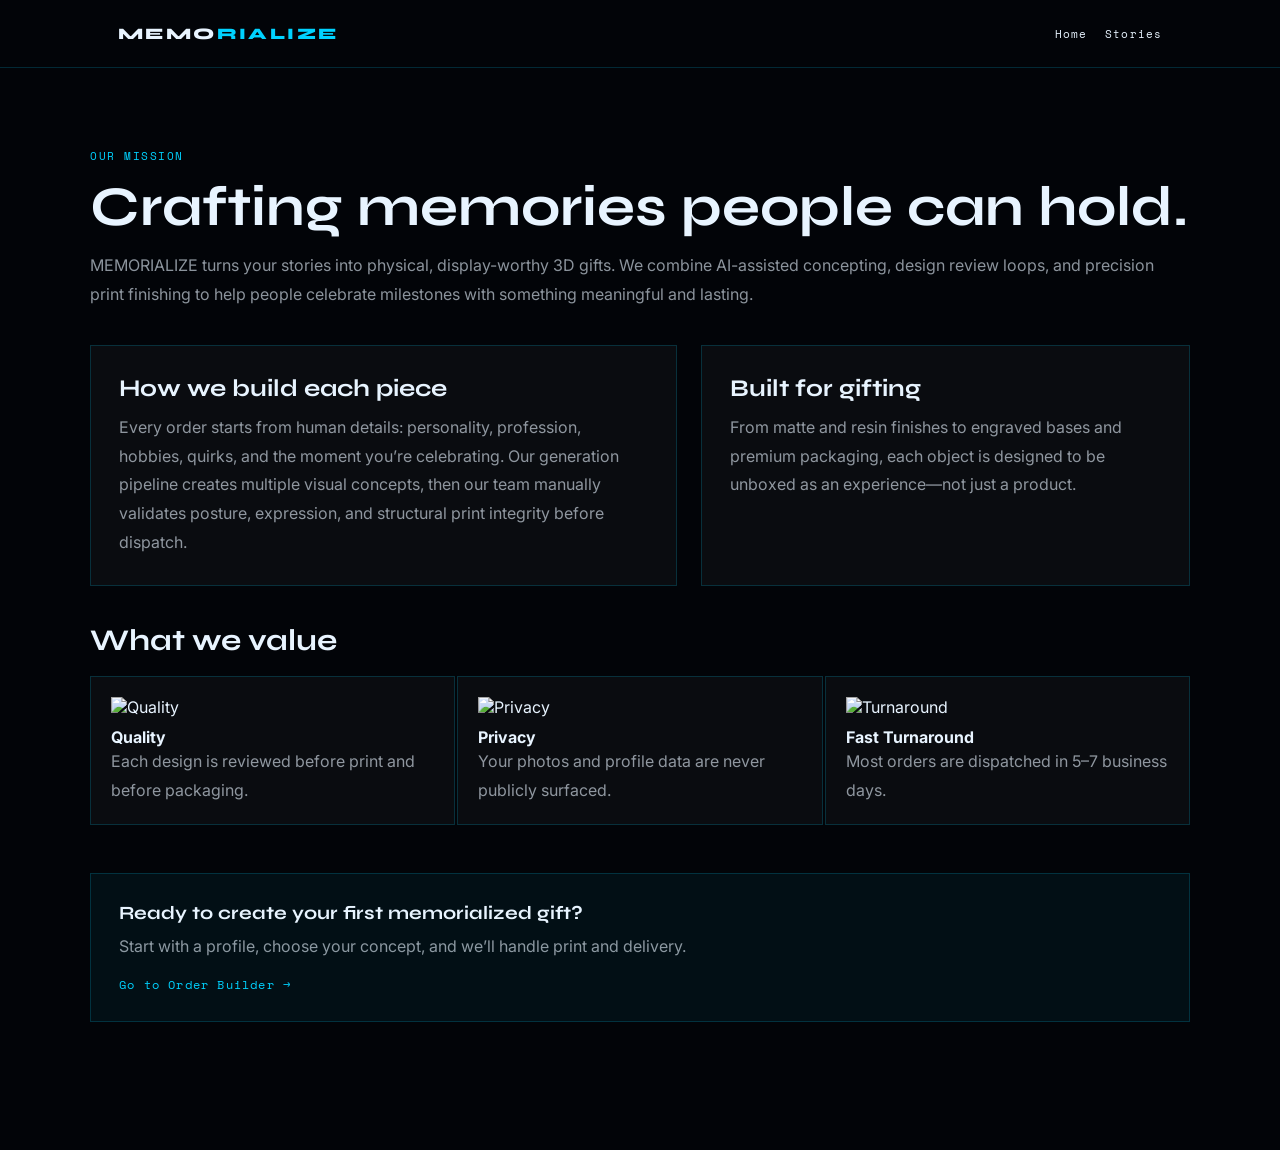
==== about.html @ 17b7e4fe "Expand site with multi-page content and image-based visuals" ====
<!DOCTYPE html>
<html lang="en">
<head>
  <meta charset="UTF-8">
  <meta name="viewport" content="width=device-width, initial-scale=1.0">
  <title>About — MEMORIALIZE</title>
  <link href="https://fonts.googleapis.com/css2?family=Syne:wght@400;700;800&family=Space+Mono:wght@400;700&family=Inter:wght@300;400;500&display=swap" rel="stylesheet">
  <style>
    :root { --bg:#020408; --surface:rgba(255,255,255,0.03); --border:rgba(0,210,255,.18); --cyan:#00d2ff; --text:#e8f4ff; --muted:rgba(232,244,255,.6); }
    *{box-sizing:border-box;margin:0;padding:0} body{font-family:Inter,sans-serif;background:var(--bg);color:var(--text)}
    .container{max-width:1100px;margin:0 auto;padding:0 28px}
    nav{padding:24px 0;border-bottom:1px solid var(--border)}
    a{color:inherit;text-decoration:none}
    .logo{font-family:Syne,sans-serif;font-weight:800;letter-spacing:.15em} .logo span{color:var(--cyan)}
    .hero{padding:80px 0 56px} .tag{font:11px "Space Mono";letter-spacing:.14em;color:var(--cyan);text-transform:uppercase}
    h1{font-family:Syne,sans-serif;font-size:56px;line-height:.95;margin:16px 0 18px} p{color:var(--muted);line-height:1.8}
    .grid{display:grid;grid-template-columns:1.2fr 1fr;gap:24px;margin:36px 0}
    .card{background:var(--surface);border:1px solid var(--border);padding:28px}
    .card h3{font-family:Syne,sans-serif;font-size:24px;margin-bottom:10px}
    .values{display:grid;grid-template-columns:repeat(3,1fr);gap:2px;margin-top:18px}
    .value{background:var(--surface);border:1px solid var(--border);padding:20px}
    .value img{width:30px;height:30px;margin-bottom:10px}
    .cta{margin:48px 0 72px;padding:28px;border:1px solid var(--border);background:rgba(0,210,255,.05)}
    @media (max-width:900px){h1{font-size:42px}.grid,.values{grid-template-columns:1fr}}
  </style>
</head>
<body>
  <nav>
    <div class="container" style="display:flex;justify-content:space-between;align-items:center;gap:20px;">
      <a class="logo" href="index.html">MEMO<span>RIALIZE</span></a>
      <div style="display:flex;gap:18px;font:11px 'Space Mono';letter-spacing:.1em;">
        <a href="index.html">Home</a>
        <a href="stories.html">Stories</a>
      </div>
    </div>
  </nav>

  <section class="hero container">
    <div class="tag">Our Mission</div>
    <h1>Crafting memories people can hold.</h1>
    <p>MEMORIALIZE turns your stories into physical, display-worthy 3D gifts. We combine AI-assisted concepting, design review loops, and precision print finishing to help people celebrate milestones with something meaningful and lasting.</p>

    <div class="grid">
      <article class="card">
        <h3>How we build each piece</h3>
        <p>Every order starts from human details: personality, profession, hobbies, quirks, and the moment you’re celebrating. Our generation pipeline creates multiple visual concepts, then our team manually validates posture, expression, and structural print integrity before dispatch.</p>
      </article>
      <article class="card">
        <h3>Built for gifting</h3>
        <p>From matte and resin finishes to engraved bases and premium packaging, each object is designed to be unboxed as an experience—not just a product.</p>
      </article>
    </div>

    <h2 style="font-family:Syne,sans-serif;font-size:30px;margin:26px 0 14px">What we value</h2>
    <div class="values">
      <div class="value"><img src="https://img.icons8.com/fluency/96/approval.png" alt="Quality"><h4>Quality</h4><p>Each design is reviewed before print and before packaging.</p></div>
      <div class="value"><img src="https://img.icons8.com/fluency/96/privacy.png" alt="Privacy"><h4>Privacy</h4><p>Your photos and profile data are never publicly surfaced.</p></div>
      <div class="value"><img src="https://img.icons8.com/fluency/96/clock.png" alt="Turnaround"><h4>Fast Turnaround</h4><p>Most orders are dispatched in 5–7 business days.</p></div>
    </div>

    <div class="cta">
      <h3 style="font-family:Syne,sans-serif;margin-bottom:8px">Ready to create your first memorialized gift?</h3>
      <p style="margin-bottom:12px">Start with a profile, choose your concept, and we’ll handle print and delivery.</p>
      <a href="index.html#create" style="font:12px 'Space Mono';letter-spacing:.1em;color:var(--cyan)">Go to Order Builder →</a>
    </div>
  </section>
</body>
</html>
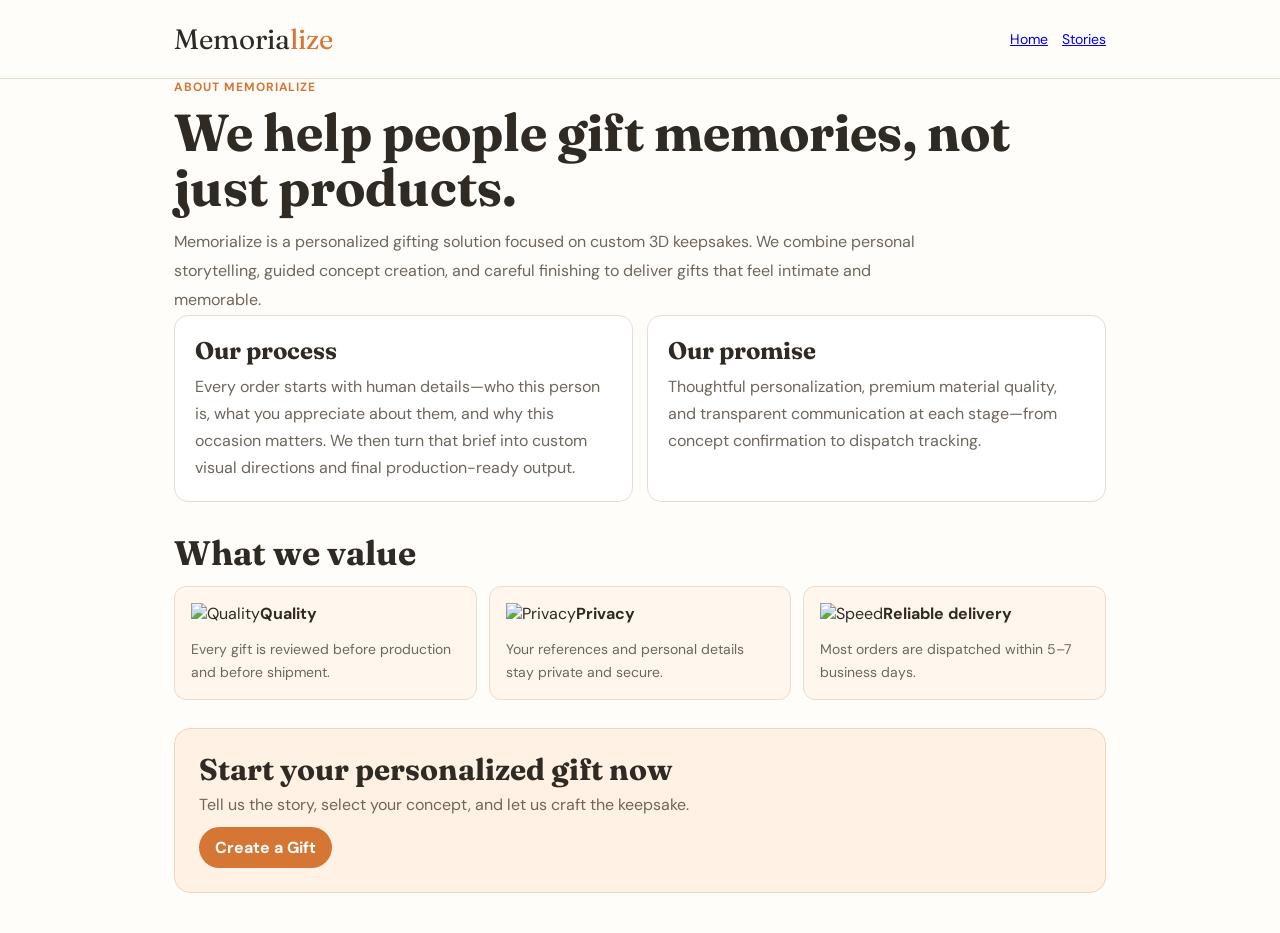
==== commit 82960f66: "Redesign site with warm light theme for personalized gifting" ====
--- a/about.html
+++ b/about.html
@@ -1,67 +1,65 @@
 <!DOCTYPE html>
 <html lang="en">
 <head>
-  <meta charset="UTF-8">
-  <meta name="viewport" content="width=device-width, initial-scale=1.0">
-  <title>About — MEMORIALIZE</title>
-  <link href="https://fonts.googleapis.com/css2?family=Syne:wght@400;700;800&family=Space+Mono:wght@400;700&family=Inter:wght@300;400;500&display=swap" rel="stylesheet">
+  <meta charset="UTF-8" />
+  <meta name="viewport" content="width=device-width, initial-scale=1.0" />
+  <title>About — Memorialize</title>
+  <link rel="preconnect" href="https://fonts.googleapis.com">
+  <link rel="preconnect" href="https://fonts.gstatic.com" crossorigin>
+  <link href="https://fonts.googleapis.com/css2?family=DM+Sans:wght@400;500;700&family=Fraunces:opsz,wght@9..144,600;700&display=swap" rel="stylesheet">
   <style>
-    :root { --bg:#020408; --surface:rgba(255,255,255,0.03); --border:rgba(0,210,255,.18); --cyan:#00d2ff; --text:#e8f4ff; --muted:rgba(232,244,255,.6); }
-    *{box-sizing:border-box;margin:0;padding:0} body{font-family:Inter,sans-serif;background:var(--bg);color:var(--text)}
-    .container{max-width:1100px;margin:0 auto;padding:0 28px}
-    nav{padding:24px 0;border-bottom:1px solid var(--border)}
-    a{color:inherit;text-decoration:none}
-    .logo{font-family:Syne,sans-serif;font-weight:800;letter-spacing:.15em} .logo span{color:var(--cyan)}
-    .hero{padding:80px 0 56px} .tag{font:11px "Space Mono";letter-spacing:.14em;color:var(--cyan);text-transform:uppercase}
-    h1{font-family:Syne,sans-serif;font-size:56px;line-height:.95;margin:16px 0 18px} p{color:var(--muted);line-height:1.8}
-    .grid{display:grid;grid-template-columns:1.2fr 1fr;gap:24px;margin:36px 0}
-    .card{background:var(--surface);border:1px solid var(--border);padding:28px}
-    .card h3{font-family:Syne,sans-serif;font-size:24px;margin-bottom:10px}
-    .values{display:grid;grid-template-columns:repeat(3,1fr);gap:2px;margin-top:18px}
-    .value{background:var(--surface);border:1px solid var(--border);padding:20px}
-    .value img{width:30px;height:30px;margin-bottom:10px}
-    .cta{margin:48px 0 72px;padding:28px;border:1px solid var(--border);background:rgba(0,210,255,.05)}
-    @media (max-width:900px){h1{font-size:42px}.grid,.values{grid-template-columns:1fr}}
+    :root{--bg:#fffdf9;--surface:#fff;--line:#eadccf;--text:#2f2a24;--muted:#6e665c;--brand:#d67635;--max:980px}
+    *{box-sizing:border-box;margin:0;padding:0} body{font-family:"DM Sans",sans-serif;background:var(--bg);color:var(--text)}
+    .container{max-width:var(--max);margin:0 auto;padding:0 24px}
+    nav{padding:22px 0;border-bottom:1px solid var(--line)}
+    .logo{font-family:"Fraunces",serif;font-size:28px;text-decoration:none;color:inherit}.logo span{color:var(--brand)}
+    .row{display:flex;justify-content:space-between;align-items:center;gap:14px;flex-wrap:wrap}
+    .links{display:flex;gap:14px;color:var(--muted);font-size:14px}
+    header{padding:56px 0 24px}.tag{color:var(--brand);font-size:12px;font-weight:700;letter-spacing:.08em;text-transform:uppercase}
+    h1{font-family:"Fraunces",serif;font-size:52px;line-height:1.05;margin-top:10px}.sub{color:var(--muted);line-height:1.8;margin-top:14px;max-width:760px}
+    section{padding:22px 0}.grid{display:grid;grid-template-columns:1fr 1fr;gap:14px}
+    .card{background:var(--surface);border:1px solid var(--line);border-radius:14px;padding:20px}
+    .card h3{font-size:24px;font-family:"Fraunces",serif;margin-bottom:8px}.card p{color:var(--muted);line-height:1.7}
+    .values{display:grid;grid-template-columns:repeat(3,1fr);gap:12px}.value{background:#fff7ee;border:1px solid var(--line);border-radius:12px;padding:16px}
+    .value img{width:30px;height:30px;margin-bottom:8px}.value p{color:var(--muted);font-size:14px;line-height:1.6;margin-top:6px}
+    .cta{margin:28px 0 40px;background:#fff1e3;border:1px solid #f0d6bf;border-radius:16px;padding:24px}
+    .btn{display:inline-block;margin-top:12px;background:var(--brand);color:#fff;padding:10px 16px;border-radius:999px;text-decoration:none;font-weight:700}
+    @media(max-width:860px){h1{font-size:38px}.grid,.values{grid-template-columns:1fr}}
   </style>
 </head>
 <body>
   <nav>
-    <div class="container" style="display:flex;justify-content:space-between;align-items:center;gap:20px;">
-      <a class="logo" href="index.html">MEMO<span>RIALIZE</span></a>
-      <div style="display:flex;gap:18px;font:11px 'Space Mono';letter-spacing:.1em;">
-        <a href="index.html">Home</a>
-        <a href="stories.html">Stories</a>
-      </div>
+    <div class="container row">
+      <a class="logo" href="index.html">Memoria<span>lize</span></a>
+      <div class="links"><a href="index.html">Home</a><a href="stories.html">Stories</a></div>
     </div>
   </nav>
 
-  <section class="hero container">
-    <div class="tag">Our Mission</div>
-    <h1>Crafting memories people can hold.</h1>
-    <p>MEMORIALIZE turns your stories into physical, display-worthy 3D gifts. We combine AI-assisted concepting, design review loops, and precision print finishing to help people celebrate milestones with something meaningful and lasting.</p>
+  <header class="container">
+    <div class="tag">About Memorialize</div>
+    <h1>We help people gift memories, not just products.</h1>
+    <p class="sub">Memorialize is a personalized gifting solution focused on custom 3D keepsakes. We combine personal storytelling, guided concept creation, and careful finishing to deliver gifts that feel intimate and memorable.</p>
+  </header>
 
-    <div class="grid">
-      <article class="card">
-        <h3>How we build each piece</h3>
-        <p>Every order starts from human details: personality, profession, hobbies, quirks, and the moment you’re celebrating. Our generation pipeline creates multiple visual concepts, then our team manually validates posture, expression, and structural print integrity before dispatch.</p>
-      </article>
-      <article class="card">
-        <h3>Built for gifting</h3>
-        <p>From matte and resin finishes to engraved bases and premium packaging, each object is designed to be unboxed as an experience—not just a product.</p>
-      </article>
+  <section class="container grid">
+    <article class="card"><h3>Our process</h3><p>Every order starts with human details—who this person is, what you appreciate about them, and why this occasion matters. We then turn that brief into custom visual directions and final production-ready output.</p></article>
+    <article class="card"><h3>Our promise</h3><p>Thoughtful personalization, premium material quality, and transparent communication at each stage—from concept confirmation to dispatch tracking.</p></article>
+  </section>
+
+  <section class="container" style="padding-top:30px">
+    <h2 style="font-family:Fraunces,serif;font-size:34px;margin-bottom:12px">What we value</h2>
+    <div class="values">
+      <div class="value"><img src="https://img.icons8.com/fluency/96/approval.png" alt="Quality"><strong>Quality</strong><p>Every gift is reviewed before production and before shipment.</p></div>
+      <div class="value"><img src="https://img.icons8.com/fluency/96/privacy.png" alt="Privacy"><strong>Privacy</strong><p>Your references and personal details stay private and secure.</p></div>
+      <div class="value"><img src="https://img.icons8.com/fluency/96/delivery-time.png" alt="Speed"><strong>Reliable delivery</strong><p>Most orders are dispatched within 5–7 business days.</p></div>
     </div>
+  </section>
 
-    <h2 style="font-family:Syne,sans-serif;font-size:30px;margin:26px 0 14px">What we value</h2>
-    <div class="values">
-      <div class="value"><img src="https://img.icons8.com/fluency/96/approval.png" alt="Quality"><h4>Quality</h4><p>Each design is reviewed before print and before packaging.</p></div>
-      <div class="value"><img src="https://img.icons8.com/fluency/96/privacy.png" alt="Privacy"><h4>Privacy</h4><p>Your photos and profile data are never publicly surfaced.</p></div>
-      <div class="value"><img src="https://img.icons8.com/fluency/96/clock.png" alt="Turnaround"><h4>Fast Turnaround</h4><p>Most orders are dispatched in 5–7 business days.</p></div>
-    </div>
-
+  <section class="container">
     <div class="cta">
-      <h3 style="font-family:Syne,sans-serif;margin-bottom:8px">Ready to create your first memorialized gift?</h3>
-      <p style="margin-bottom:12px">Start with a profile, choose your concept, and we’ll handle print and delivery.</p>
-      <a href="index.html#create" style="font:12px 'Space Mono';letter-spacing:.1em;color:var(--cyan)">Go to Order Builder →</a>
+      <h3 style="font-family:Fraunces,serif;font-size:30px;line-height:1.1">Start your personalized gift now</h3>
+      <p style="color:var(--muted);margin-top:8px">Tell us the story, select your concept, and let us craft the keepsake.</p>
+      <a class="btn" href="index.html#start">Create a Gift</a>
     </div>
   </section>
 </body>
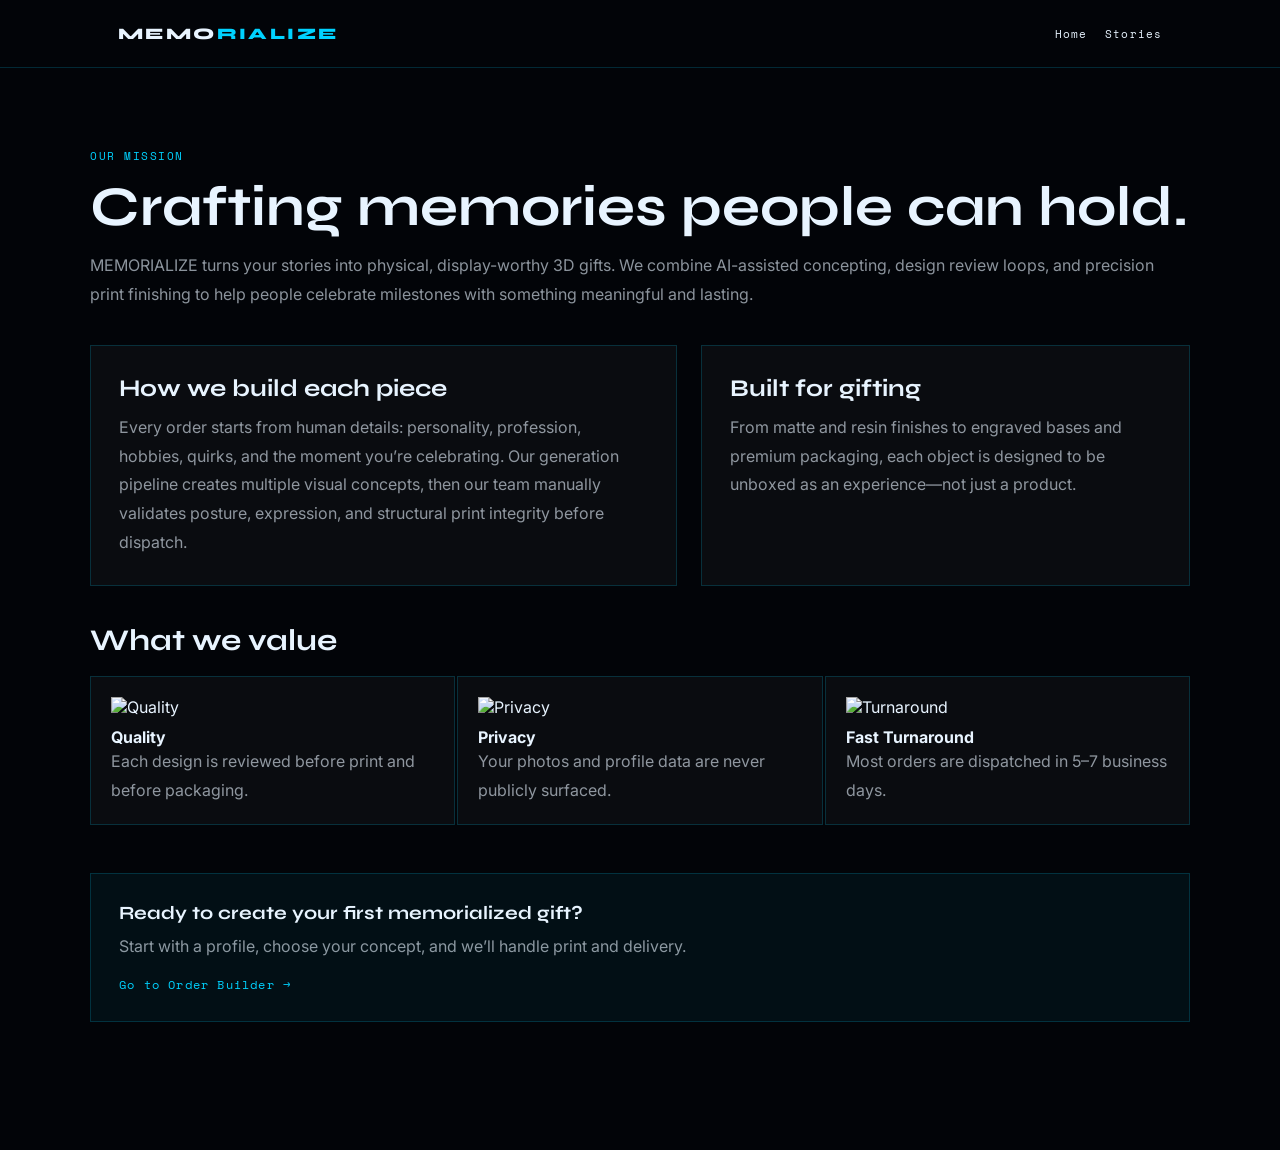
==== commit b22b26dd: "Merge branch 'main' into codex/add-readme-and-enhance-webpage-details-18td3x" ====
--- a/about.html
+++ b/about.html
@@ -1,65 +1,67 @@
 <!DOCTYPE html>
 <html lang="en">
 <head>
-  <meta charset="UTF-8" />
-  <meta name="viewport" content="width=device-width, initial-scale=1.0" />
-  <title>About — Memorialize</title>
-  <link rel="preconnect" href="https://fonts.googleapis.com">
-  <link rel="preconnect" href="https://fonts.gstatic.com" crossorigin>
-  <link href="https://fonts.googleapis.com/css2?family=DM+Sans:wght@400;500;700&family=Fraunces:opsz,wght@9..144,600;700&display=swap" rel="stylesheet">
+  <meta charset="UTF-8">
+  <meta name="viewport" content="width=device-width, initial-scale=1.0">
+  <title>About — MEMORIALIZE</title>
+  <link href="https://fonts.googleapis.com/css2?family=Syne:wght@400;700;800&family=Space+Mono:wght@400;700&family=Inter:wght@300;400;500&display=swap" rel="stylesheet">
   <style>
-    :root{--bg:#fffdf9;--surface:#fff;--line:#eadccf;--text:#2f2a24;--muted:#6e665c;--brand:#d67635;--max:980px}
-    *{box-sizing:border-box;margin:0;padding:0} body{font-family:"DM Sans",sans-serif;background:var(--bg);color:var(--text)}
-    .container{max-width:var(--max);margin:0 auto;padding:0 24px}
-    nav{padding:22px 0;border-bottom:1px solid var(--line)}
-    .logo{font-family:"Fraunces",serif;font-size:28px;text-decoration:none;color:inherit}.logo span{color:var(--brand)}
-    .row{display:flex;justify-content:space-between;align-items:center;gap:14px;flex-wrap:wrap}
-    .links{display:flex;gap:14px;color:var(--muted);font-size:14px}
-    header{padding:56px 0 24px}.tag{color:var(--brand);font-size:12px;font-weight:700;letter-spacing:.08em;text-transform:uppercase}
-    h1{font-family:"Fraunces",serif;font-size:52px;line-height:1.05;margin-top:10px}.sub{color:var(--muted);line-height:1.8;margin-top:14px;max-width:760px}
-    section{padding:22px 0}.grid{display:grid;grid-template-columns:1fr 1fr;gap:14px}
-    .card{background:var(--surface);border:1px solid var(--line);border-radius:14px;padding:20px}
-    .card h3{font-size:24px;font-family:"Fraunces",serif;margin-bottom:8px}.card p{color:var(--muted);line-height:1.7}
-    .values{display:grid;grid-template-columns:repeat(3,1fr);gap:12px}.value{background:#fff7ee;border:1px solid var(--line);border-radius:12px;padding:16px}
-    .value img{width:30px;height:30px;margin-bottom:8px}.value p{color:var(--muted);font-size:14px;line-height:1.6;margin-top:6px}
-    .cta{margin:28px 0 40px;background:#fff1e3;border:1px solid #f0d6bf;border-radius:16px;padding:24px}
-    .btn{display:inline-block;margin-top:12px;background:var(--brand);color:#fff;padding:10px 16px;border-radius:999px;text-decoration:none;font-weight:700}
-    @media(max-width:860px){h1{font-size:38px}.grid,.values{grid-template-columns:1fr}}
+    :root { --bg:#020408; --surface:rgba(255,255,255,0.03); --border:rgba(0,210,255,.18); --cyan:#00d2ff; --text:#e8f4ff; --muted:rgba(232,244,255,.6); }
+    *{box-sizing:border-box;margin:0;padding:0} body{font-family:Inter,sans-serif;background:var(--bg);color:var(--text)}
+    .container{max-width:1100px;margin:0 auto;padding:0 28px}
+    nav{padding:24px 0;border-bottom:1px solid var(--border)}
+    a{color:inherit;text-decoration:none}
+    .logo{font-family:Syne,sans-serif;font-weight:800;letter-spacing:.15em} .logo span{color:var(--cyan)}
+    .hero{padding:80px 0 56px} .tag{font:11px "Space Mono";letter-spacing:.14em;color:var(--cyan);text-transform:uppercase}
+    h1{font-family:Syne,sans-serif;font-size:56px;line-height:.95;margin:16px 0 18px} p{color:var(--muted);line-height:1.8}
+    .grid{display:grid;grid-template-columns:1.2fr 1fr;gap:24px;margin:36px 0}
+    .card{background:var(--surface);border:1px solid var(--border);padding:28px}
+    .card h3{font-family:Syne,sans-serif;font-size:24px;margin-bottom:10px}
+    .values{display:grid;grid-template-columns:repeat(3,1fr);gap:2px;margin-top:18px}
+    .value{background:var(--surface);border:1px solid var(--border);padding:20px}
+    .value img{width:30px;height:30px;margin-bottom:10px}
+    .cta{margin:48px 0 72px;padding:28px;border:1px solid var(--border);background:rgba(0,210,255,.05)}
+    @media (max-width:900px){h1{font-size:42px}.grid,.values{grid-template-columns:1fr}}
   </style>
 </head>
 <body>
   <nav>
-    <div class="container row">
-      <a class="logo" href="index.html">Memoria<span>lize</span></a>
-      <div class="links"><a href="index.html">Home</a><a href="stories.html">Stories</a></div>
+    <div class="container" style="display:flex;justify-content:space-between;align-items:center;gap:20px;">
+      <a class="logo" href="index.html">MEMO<span>RIALIZE</span></a>
+      <div style="display:flex;gap:18px;font:11px 'Space Mono';letter-spacing:.1em;">
+        <a href="index.html">Home</a>
+        <a href="stories.html">Stories</a>
+      </div>
     </div>
   </nav>
 
-  <header class="container">
-    <div class="tag">About Memorialize</div>
-    <h1>We help people gift memories, not just products.</h1>
-    <p class="sub">Memorialize is a personalized gifting solution focused on custom 3D keepsakes. We combine personal storytelling, guided concept creation, and careful finishing to deliver gifts that feel intimate and memorable.</p>
-  </header>
+  <section class="hero container">
+    <div class="tag">Our Mission</div>
+    <h1>Crafting memories people can hold.</h1>
+    <p>MEMORIALIZE turns your stories into physical, display-worthy 3D gifts. We combine AI-assisted concepting, design review loops, and precision print finishing to help people celebrate milestones with something meaningful and lasting.</p>
 
-  <section class="container grid">
-    <article class="card"><h3>Our process</h3><p>Every order starts with human details—who this person is, what you appreciate about them, and why this occasion matters. We then turn that brief into custom visual directions and final production-ready output.</p></article>
-    <article class="card"><h3>Our promise</h3><p>Thoughtful personalization, premium material quality, and transparent communication at each stage—from concept confirmation to dispatch tracking.</p></article>
-  </section>
+    <div class="grid">
+      <article class="card">
+        <h3>How we build each piece</h3>
+        <p>Every order starts from human details: personality, profession, hobbies, quirks, and the moment you’re celebrating. Our generation pipeline creates multiple visual concepts, then our team manually validates posture, expression, and structural print integrity before dispatch.</p>
+      </article>
+      <article class="card">
+        <h3>Built for gifting</h3>
+        <p>From matte and resin finishes to engraved bases and premium packaging, each object is designed to be unboxed as an experience—not just a product.</p>
+      </article>
+    </div>
 
-  <section class="container" style="padding-top:30px">
-    <h2 style="font-family:Fraunces,serif;font-size:34px;margin-bottom:12px">What we value</h2>
+    <h2 style="font-family:Syne,sans-serif;font-size:30px;margin:26px 0 14px">What we value</h2>
     <div class="values">
-      <div class="value"><img src="https://img.icons8.com/fluency/96/approval.png" alt="Quality"><strong>Quality</strong><p>Every gift is reviewed before production and before shipment.</p></div>
-      <div class="value"><img src="https://img.icons8.com/fluency/96/privacy.png" alt="Privacy"><strong>Privacy</strong><p>Your references and personal details stay private and secure.</p></div>
-      <div class="value"><img src="https://img.icons8.com/fluency/96/delivery-time.png" alt="Speed"><strong>Reliable delivery</strong><p>Most orders are dispatched within 5–7 business days.</p></div>
+      <div class="value"><img src="https://img.icons8.com/fluency/96/approval.png" alt="Quality"><h4>Quality</h4><p>Each design is reviewed before print and before packaging.</p></div>
+      <div class="value"><img src="https://img.icons8.com/fluency/96/privacy.png" alt="Privacy"><h4>Privacy</h4><p>Your photos and profile data are never publicly surfaced.</p></div>
+      <div class="value"><img src="https://img.icons8.com/fluency/96/clock.png" alt="Turnaround"><h4>Fast Turnaround</h4><p>Most orders are dispatched in 5–7 business days.</p></div>
     </div>
-  </section>
 
-  <section class="container">
     <div class="cta">
-      <h3 style="font-family:Fraunces,serif;font-size:30px;line-height:1.1">Start your personalized gift now</h3>
-      <p style="color:var(--muted);margin-top:8px">Tell us the story, select your concept, and let us craft the keepsake.</p>
-      <a class="btn" href="index.html#start">Create a Gift</a>
+      <h3 style="font-family:Syne,sans-serif;margin-bottom:8px">Ready to create your first memorialized gift?</h3>
+      <p style="margin-bottom:12px">Start with a profile, choose your concept, and we’ll handle print and delivery.</p>
+      <a href="index.html#create" style="font:12px 'Space Mono';letter-spacing:.1em;color:var(--cyan)">Go to Order Builder →</a>
     </div>
   </section>
 </body>
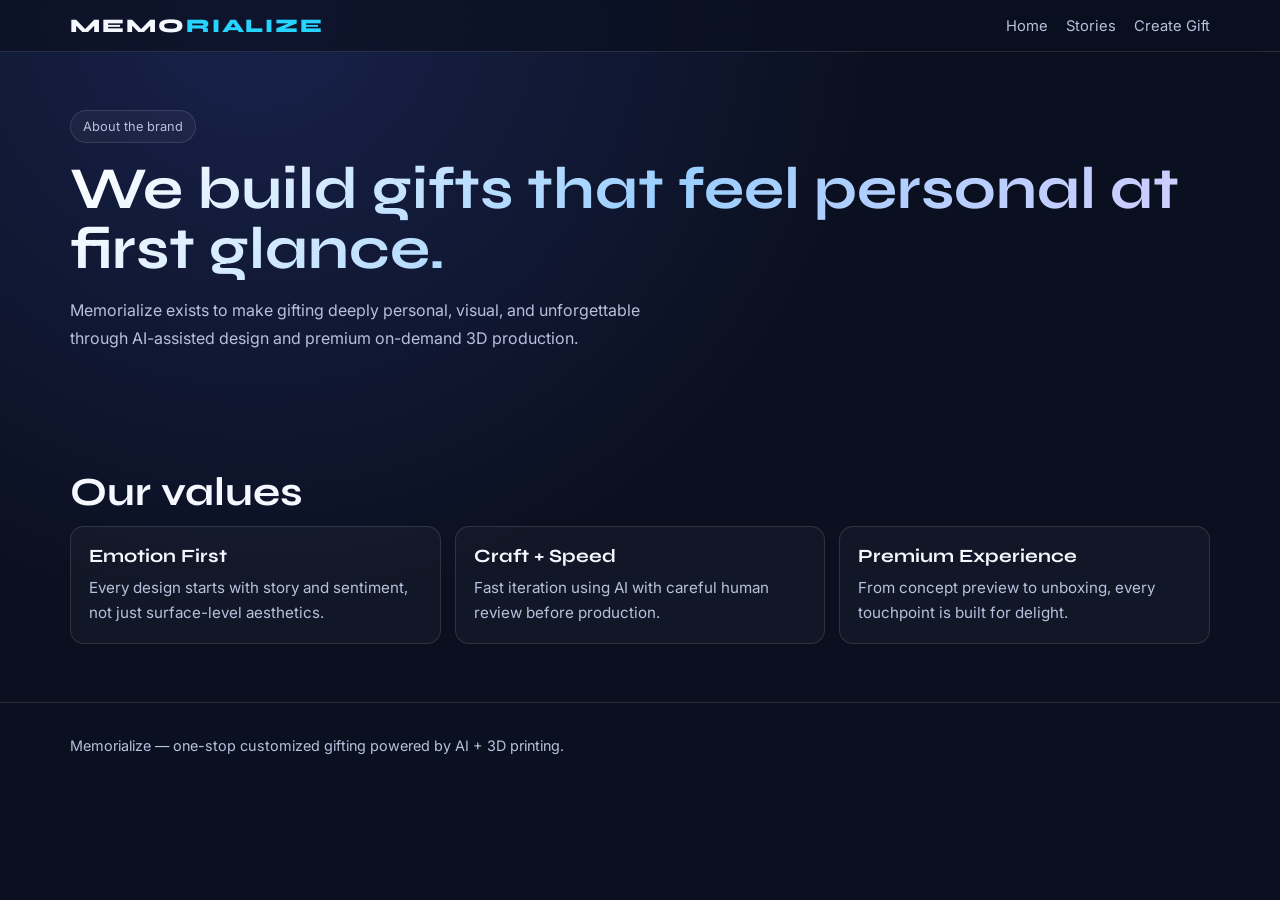
==== commit d3a34fac: "Revamp frontend with multi-page gifting flow and JSON-driven mock content" ====
--- a/about.html
+++ b/about.html
@@ -1,68 +1,31 @@
 <!DOCTYPE html>
 <html lang="en">
 <head>
-  <meta charset="UTF-8">
-  <meta name="viewport" content="width=device-width, initial-scale=1.0">
-  <title>About — MEMORIALIZE</title>
-  <link href="https://fonts.googleapis.com/css2?family=Syne:wght@400;700;800&family=Space+Mono:wght@400;700&family=Inter:wght@300;400;500&display=swap" rel="stylesheet">
-  <style>
-    :root { --bg:#020408; --surface:rgba(255,255,255,0.03); --border:rgba(0,210,255,.18); --cyan:#00d2ff; --text:#e8f4ff; --muted:rgba(232,244,255,.6); }
-    *{box-sizing:border-box;margin:0;padding:0} body{font-family:Inter,sans-serif;background:var(--bg);color:var(--text)}
-    .container{max-width:1100px;margin:0 auto;padding:0 28px}
-    nav{padding:24px 0;border-bottom:1px solid var(--border)}
-    a{color:inherit;text-decoration:none}
-    .logo{font-family:Syne,sans-serif;font-weight:800;letter-spacing:.15em} .logo span{color:var(--cyan)}
-    .hero{padding:80px 0 56px} .tag{font:11px "Space Mono";letter-spacing:.14em;color:var(--cyan);text-transform:uppercase}
-    h1{font-family:Syne,sans-serif;font-size:56px;line-height:.95;margin:16px 0 18px} p{color:var(--muted);line-height:1.8}
-    .grid{display:grid;grid-template-columns:1.2fr 1fr;gap:24px;margin:36px 0}
-    .card{background:var(--surface);border:1px solid var(--border);padding:28px}
-    .card h3{font-family:Syne,sans-serif;font-size:24px;margin-bottom:10px}
-    .values{display:grid;grid-template-columns:repeat(3,1fr);gap:2px;margin-top:18px}
-    .value{background:var(--surface);border:1px solid var(--border);padding:20px}
-    .value img{width:30px;height:30px;margin-bottom:10px}
-    .cta{margin:48px 0 72px;padding:28px;border:1px solid var(--border);background:rgba(0,210,255,.05)}
-    @media (max-width:900px){h1{font-size:42px}.grid,.values{grid-template-columns:1fr}}
-  </style>
+  <meta charset="UTF-8" />
+  <meta name="viewport" content="width=device-width, initial-scale=1.0" />
+  <title>About — Memorialize</title>
+  <link rel="preconnect" href="https://fonts.googleapis.com">
+  <link rel="preconnect" href="https://fonts.gstatic.com" crossorigin>
+  <link href="https://fonts.googleapis.com/css2?family=Inter:wght@400;500;600;700&family=Syne:wght@600;700;800&display=swap" rel="stylesheet">
+  <link rel="stylesheet" href="assets/css/styles.css" />
 </head>
-<body>
-  <nav>
-    <div class="container" style="display:flex;justify-content:space-between;align-items:center;gap:20px;">
-      <a class="logo" href="index.html">MEMO<span>RIALIZE</span></a>
-      <div style="display:flex;gap:18px;font:11px 'Space Mono';letter-spacing:.1em;">
-        <a href="index.html">Home</a>
-        <a href="stories.html">Stories</a>
-      </div>
-    </div>
-  </nav>
+<body data-page="about">
+  <header class="topbar"><div class="container nav"><a class="logo" href="index.html">MEMO<span>RIALIZE</span></a><nav class="links"><a href="index.html">Home</a><a href="stories.html">Stories</a><a href="create-profile.html">Create Gift</a></nav></div></header>
 
-  <section class="hero container">
-    <div class="tag">Our Mission</div>
-    <h1>Crafting memories people can hold.</h1>
-    <p>MEMORIALIZE turns your stories into physical, display-worthy 3D gifts. We combine AI-assisted concepting, design review loops, and precision print finishing to help people celebrate milestones with something meaningful and lasting.</p>
+  <main class="container">
+    <section class="section">
+      <span class="badge">About the brand</span>
+      <h1 class="grad">We build gifts that feel personal at first glance.</h1>
+      <p class="lead" id="aboutMission"></p>
+    </section>
 
-    <div class="grid">
-      <article class="card">
-        <h3>How we build each piece</h3>
-        <p>Every order starts from human details: personality, profession, hobbies, quirks, and the moment you’re celebrating. Our generation pipeline creates multiple visual concepts, then our team manually validates posture, expression, and structural print integrity before dispatch.</p>
-      </article>
-      <article class="card">
-        <h3>Built for gifting</h3>
-        <p>From matte and resin finishes to engraved bases and premium packaging, each object is designed to be unboxed as an experience—not just a product.</p>
-      </article>
-    </div>
+    <section class="section">
+      <h2>Our values</h2>
+      <div class="grid-3" id="aboutValues"></div>
+    </section>
+  </main>
 
-    <h2 style="font-family:Syne,sans-serif;font-size:30px;margin:26px 0 14px">What we value</h2>
-    <div class="values">
-      <div class="value"><img src="https://img.icons8.com/fluency/96/approval.png" alt="Quality"><h4>Quality</h4><p>Each design is reviewed before print and before packaging.</p></div>
-      <div class="value"><img src="https://img.icons8.com/fluency/96/privacy.png" alt="Privacy"><h4>Privacy</h4><p>Your photos and profile data are never publicly surfaced.</p></div>
-      <div class="value"><img src="https://img.icons8.com/fluency/96/clock.png" alt="Turnaround"><h4>Fast Turnaround</h4><p>Most orders are dispatched in 5–7 business days.</p></div>
-    </div>
-
-    <div class="cta">
-      <h3 style="font-family:Syne,sans-serif;margin-bottom:8px">Ready to create your first memorialized gift?</h3>
-      <p style="margin-bottom:12px">Start with a profile, choose your concept, and we’ll handle print and delivery.</p>
-      <a href="index.html#create" style="font:12px 'Space Mono';letter-spacing:.1em;color:var(--cyan)">Go to Order Builder →</a>
-    </div>
-  </section>
+  <footer class="footer"><div class="container">Memorialize — one-stop customized gifting powered by AI + 3D printing.</div></footer>
+  <script src="assets/js/main.js"></script>
 </body>
 </html>
--- a/assets/css/styles.css
+++ b/assets/css/styles.css
@@ -0,0 +1,94 @@
+:root {
+  --bg: #0b1020;
+  --bg-soft: #121935;
+  --surface: #171f42;
+  --surface-2: #1d2755;
+  --text: #f6f8ff;
+  --muted: #b8c0dd;
+  --brand: #7c5cff;
+  --brand-2: #27d3ff;
+  --accent: #ff5f7a;
+  --success: #34d399;
+  --border: rgba(255,255,255,0.12);
+  --radius: 18px;
+  --shadow: 0 18px 40px rgba(0,0,0,0.25);
+}
+* { box-sizing: border-box; margin: 0; padding: 0; }
+body {
+  font-family: Inter, system-ui, sans-serif;
+  background: radial-gradient(circle at 20% 0%, #18224c 0%, var(--bg) 45%);
+  color: var(--text);
+  min-height: 100vh;
+}
+a { color: inherit; text-decoration: none; }
+.container { width: min(1140px, 92%); margin: 0 auto; }
+.topbar {
+  position: sticky; top: 0; z-index: 50;
+  backdrop-filter: blur(10px);
+  background: rgba(11,16,32,0.7);
+  border-bottom: 1px solid var(--border);
+}
+.nav { display: flex; align-items: center; justify-content: space-between; padding: 14px 0; gap: 20px; }
+.logo { font-family: Syne, sans-serif; font-size: 1.2rem; letter-spacing: .1em; font-weight: 800; }
+.logo span { color: var(--brand-2); }
+.links { display: flex; gap: 18px; flex-wrap: wrap; font-size: .92rem; color: var(--muted); }
+.links a:hover { color: var(--text); }
+.btn {
+  border: 1px solid transparent;
+  background: linear-gradient(135deg, var(--brand), var(--brand-2));
+  color: white; padding: 11px 18px; border-radius: 999px; font-weight: 600;
+  display: inline-flex; align-items: center; gap: 8px;
+}
+.btn.secondary { background: transparent; border-color: var(--border); color: var(--text); }
+.hero { padding: 72px 0 48px; display: grid; grid-template-columns: 1.1fr .9fr; gap: 26px; }
+.badge { display: inline-flex; gap: 8px; align-items: center; border:1px solid var(--border); background: rgba(255,255,255,0.04); color: var(--muted); border-radius: 999px; padding: 8px 12px; font-size: .8rem; }
+h1 { font-family: Syne, sans-serif; font-size: clamp(2rem,5vw,3.7rem); line-height: 1.02; margin: 16px 0; }
+.grad { background: linear-gradient(135deg, #fff, #9bcfff, #d9ceff); -webkit-background-clip: text; color: transparent; }
+.lead { color: var(--muted); line-height: 1.75; max-width: 62ch; }
+.hero-actions { display: flex; flex-wrap: wrap; gap: 12px; margin-top: 22px; }
+.card {
+  background: linear-gradient(170deg, rgba(255,255,255,.06), rgba(255,255,255,.02));
+  border: 1px solid var(--border);
+  border-radius: var(--radius);
+  box-shadow: var(--shadow);
+}
+.panel { padding: 20px; }
+.metrics { display: grid; grid-template-columns: repeat(3,1fr); gap: 12px; margin-top: 18px; }
+.metric { padding: 14px; border:1px solid var(--border); border-radius: 14px; background: rgba(255,255,255,0.04); }
+.metric b { font-size: 1.3rem; color: var(--brand-2); }
+.section { padding: 58px 0; }
+.section h2 { font-family: Syne, sans-serif; font-size: clamp(1.5rem,3.4vw,2.5rem); margin-bottom: 10px; }
+.section p.sub { color: var(--muted); margin-bottom: 26px; line-height: 1.7; }
+.grid-3 { display: grid; grid-template-columns: repeat(3,1fr); gap: 14px; }
+.grid-2 { display: grid; grid-template-columns: repeat(2,1fr); gap: 14px; }
+.item { padding: 18px; border: 1px solid var(--border); border-radius: 14px; background: rgba(255,255,255,0.03); }
+.kicker { font-size: .72rem; letter-spacing: .08em; text-transform: uppercase; color: var(--brand-2); margin-bottom: 8px; }
+.item h3 { margin-bottom: 8px; font-family: Syne, sans-serif; }
+.item p { color: var(--muted); line-height: 1.65; font-size: .95rem; }
+.price { font-size: 1.8rem; font-family: Syne, sans-serif; margin: 12px 0; }
+ul.clean { list-style: none; display: grid; gap: 8px; color: var(--muted); font-size: .92rem; }
+.footer { padding: 34px 0 48px; border-top: 1px solid var(--border); color: var(--muted); font-size: .9rem; }
+.faq { display: grid; gap: 10px; }
+details { border: 1px solid var(--border); border-radius: 12px; padding: 12px 14px; background: rgba(255,255,255,0.03); }
+summary { cursor: pointer; font-weight: 600; }
+details p { margin-top: 8px; color: var(--muted); }
+.form { display: grid; grid-template-columns: repeat(2,1fr); gap: 12px; }
+.field { display: grid; gap: 7px; }
+.field label { font-size: .85rem; color: var(--muted); }
+.field input, .field textarea, .field select {
+  width: 100%; border-radius: 12px; border: 1px solid var(--border);
+  background: var(--surface); color: var(--text); padding: 10px 12px; font: inherit;
+}
+.field textarea { min-height: 110px; }
+.full { grid-column: 1/-1; }
+.stepper { display: flex; gap: 8px; flex-wrap: wrap; margin-bottom: 16px; }
+.stepper span { padding: 7px 11px; border: 1px solid var(--border); border-radius: 999px; color: var(--muted); font-size: .82rem; }
+.stepper span.active { border-color: var(--brand-2); color: var(--text); }
+.timeline { display: grid; gap: 10px; }
+.track-step { border-left: 3px solid var(--border); padding: 8px 0 8px 12px; color: var(--muted); }
+.track-step.done { border-color: var(--success); color: #d7fce7; }
+.track-step.current { border-color: var(--brand-2); color: #dbf6ff; }
+@media (max-width: 900px) {
+  .hero, .grid-3, .grid-2, .form { grid-template-columns: 1fr; }
+  .links { display: none; }
+}
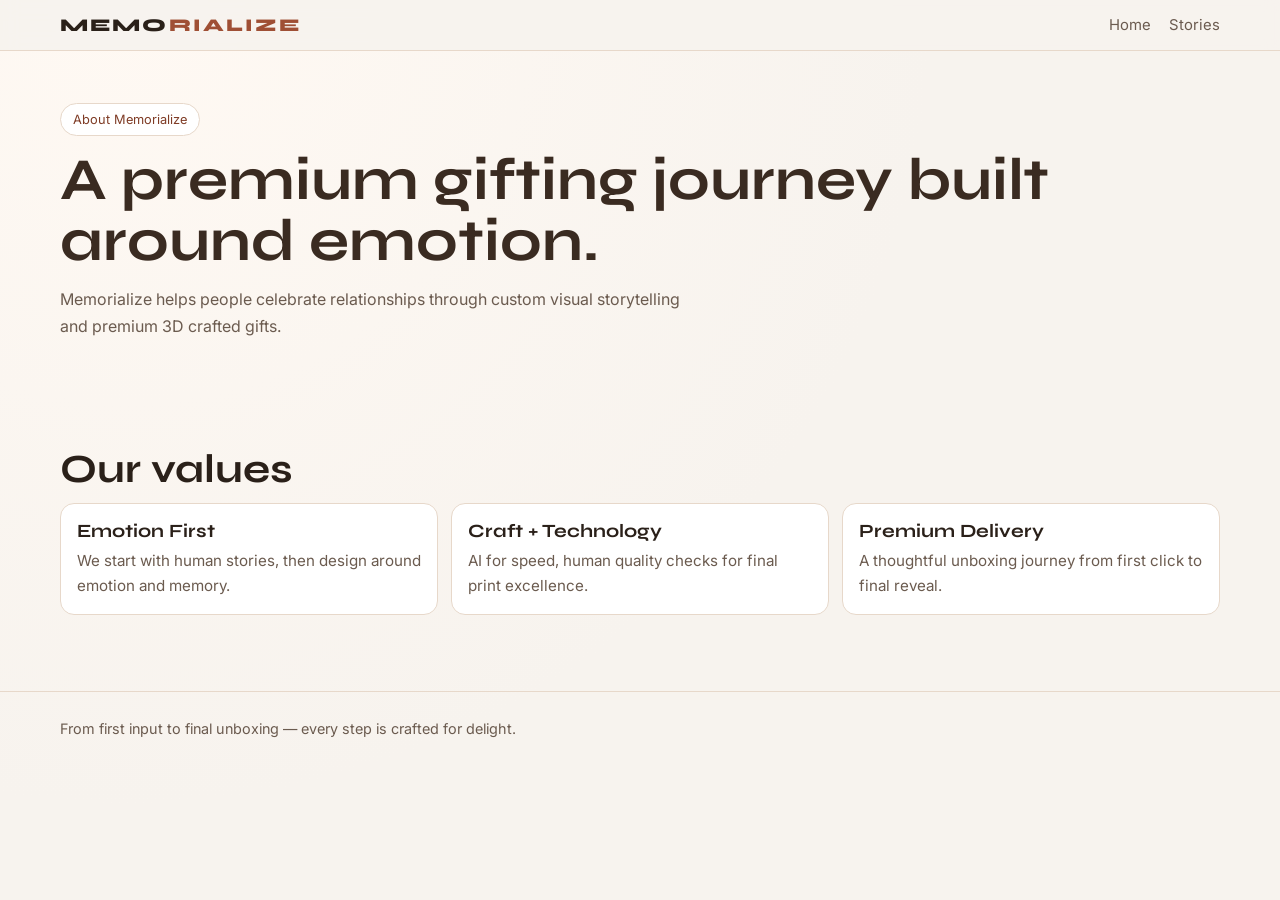
==== commit 2ac6f301: "Complete UI revamp with image-led AI preview flow and warm premium theme" ====
--- a/about.html
+++ b/about.html
@@ -1,31 +1,16 @@
 <!DOCTYPE html>
-<html lang="en">
-<head>
-  <meta charset="UTF-8" />
-  <meta name="viewport" content="width=device-width, initial-scale=1.0" />
-  <title>About — Memorialize</title>
-  <link rel="preconnect" href="https://fonts.googleapis.com">
-  <link rel="preconnect" href="https://fonts.gstatic.com" crossorigin>
-  <link href="https://fonts.googleapis.com/css2?family=Inter:wght@400;500;600;700&family=Syne:wght@600;700;800&display=swap" rel="stylesheet">
-  <link rel="stylesheet" href="assets/css/styles.css" />
-</head>
+<html lang="en"><head><meta charset="UTF-8"><meta name="viewport" content="width=device-width, initial-scale=1.0"><title>About — Memorialize</title><link rel="preconnect" href="https://fonts.googleapis.com"><link rel="preconnect" href="https://fonts.gstatic.com" crossorigin><link href="https://fonts.googleapis.com/css2?family=Inter:wght@400;500;600;700&family=Syne:wght@600;700;800&display=swap" rel="stylesheet"><link rel="stylesheet" href="assets/css/styles.css"></head>
 <body data-page="about">
-  <header class="topbar"><div class="container nav"><a class="logo" href="index.html">MEMO<span>RIALIZE</span></a><nav class="links"><a href="index.html">Home</a><a href="stories.html">Stories</a><a href="create-profile.html">Create Gift</a></nav></div></header>
-
-  <main class="container">
-    <section class="section">
-      <span class="badge">About the brand</span>
-      <h1 class="grad">We build gifts that feel personal at first glance.</h1>
-      <p class="lead" id="aboutMission"></p>
-    </section>
-
-    <section class="section">
-      <h2>Our values</h2>
-      <div class="grid-3" id="aboutValues"></div>
-    </section>
-  </main>
-
-  <footer class="footer"><div class="container">Memorialize — one-stop customized gifting powered by AI + 3D printing.</div></footer>
-  <script src="assets/js/main.js"></script>
-</body>
-</html>
+<header class="topbar"><div class="container nav"><a class="logo" href="index.html">MEMO<span>RIALIZE</span></a><nav class="links"><a href="index.html">Home</a><a href="stories.html">Stories</a></nav></div></header>
+<main class="container section">
+  <span class="badge">About Memorialize</span>
+  <h1 class="grad">A premium gifting journey built around emotion.</h1>
+  <p class="lead" id="aboutMission"></p>
+</main>
+<section class="container section">
+  <h2>Our values</h2>
+  <div class="grid-3" id="aboutValues"></div>
+</section>
+<footer class="footer"><div class="container">From first input to final unboxing — every step is crafted for delight.</div></footer>
+<script src="assets/js/main.js"></script>
+</body></html>
--- a/assets/css/styles.css
+++ b/assets/css/styles.css
@@ -1,94 +1,132 @@
 :root {
-  --bg: #0b1020;
-  --bg-soft: #121935;
-  --surface: #171f42;
-  --surface-2: #1d2755;
-  --text: #f6f8ff;
-  --muted: #b8c0dd;
-  --brand: #7c5cff;
-  --brand-2: #27d3ff;
-  --accent: #ff5f7a;
-  --success: #34d399;
-  --border: rgba(255,255,255,0.12);
+  --bg: #f7f3ee;
+  --bg-soft: #fffdf9;
+  --surface: #ffffff;
+  --surface-alt: #f1e7db;
+  --text: #2a2019;
+  --muted: #6b5b4f;
+  --brand: #9f4f35;
+  --brand-dark: #7f3c26;
+  --accent: #d48f5f;
+  --ok: #2f7d5b;
+  --border: #e7d8ca;
   --radius: 18px;
-  --shadow: 0 18px 40px rgba(0,0,0,0.25);
+  --shadow: 0 14px 35px rgba(69, 35, 13, .12);
 }
 * { box-sizing: border-box; margin: 0; padding: 0; }
+html, body { min-height: 100%; }
 body {
-  font-family: Inter, system-ui, sans-serif;
-  background: radial-gradient(circle at 20% 0%, #18224c 0%, var(--bg) 45%);
+  font-family: Inter, system-ui, -apple-system, sans-serif;
   color: var(--text);
-  min-height: 100vh;
+  background: radial-gradient(circle at 10% 0%, #fff9f3 0%, var(--bg) 55%);
 }
 a { color: inherit; text-decoration: none; }
-.container { width: min(1140px, 92%); margin: 0 auto; }
+.container { width: min(1160px, 92%); margin: 0 auto; }
 .topbar {
-  position: sticky; top: 0; z-index: 50;
-  backdrop-filter: blur(10px);
-  background: rgba(11,16,32,0.7);
+  position: sticky; top: 0; z-index: 60;
+  background: rgba(247, 243, 238, 0.93);
+  backdrop-filter: blur(8px);
   border-bottom: 1px solid var(--border);
 }
-.nav { display: flex; align-items: center; justify-content: space-between; padding: 14px 0; gap: 20px; }
-.logo { font-family: Syne, sans-serif; font-size: 1.2rem; letter-spacing: .1em; font-weight: 800; }
-.logo span { color: var(--brand-2); }
-.links { display: flex; gap: 18px; flex-wrap: wrap; font-size: .92rem; color: var(--muted); }
-.links a:hover { color: var(--text); }
+.nav { display: flex; align-items: center; justify-content: space-between; gap: 16px; padding: 14px 0; }
+.logo { font-family: Syne, sans-serif; letter-spacing: .12em; font-weight: 800; font-size: 1.12rem; }
+.logo span { color: var(--brand); }
+.links { display: flex; flex-wrap: wrap; gap: 18px; color: var(--muted); font-size: .93rem; }
+.links a:hover { color: var(--brand-dark); }
 .btn {
   border: 1px solid transparent;
-  background: linear-gradient(135deg, var(--brand), var(--brand-2));
-  color: white; padding: 11px 18px; border-radius: 999px; font-weight: 600;
-  display: inline-flex; align-items: center; gap: 8px;
+  background: var(--brand);
+  color: #fff;
+  padding: 11px 18px;
+  border-radius: 999px;
+  font-weight: 600;
+  display: inline-flex;
+  align-items: center;
+  gap: 8px;
 }
-.btn.secondary { background: transparent; border-color: var(--border); color: var(--text); }
-.hero { padding: 72px 0 48px; display: grid; grid-template-columns: 1.1fr .9fr; gap: 26px; }
-.badge { display: inline-flex; gap: 8px; align-items: center; border:1px solid var(--border); background: rgba(255,255,255,0.04); color: var(--muted); border-radius: 999px; padding: 8px 12px; font-size: .8rem; }
-h1 { font-family: Syne, sans-serif; font-size: clamp(2rem,5vw,3.7rem); line-height: 1.02; margin: 16px 0; }
-.grad { background: linear-gradient(135deg, #fff, #9bcfff, #d9ceff); -webkit-background-clip: text; color: transparent; }
-.lead { color: var(--muted); line-height: 1.75; max-width: 62ch; }
-.hero-actions { display: flex; flex-wrap: wrap; gap: 12px; margin-top: 22px; }
+.btn:hover { background: var(--brand-dark); }
+.btn.secondary { background: #fff; color: var(--text); border-color: var(--border); }
+.hero {
+  padding: 62px 0 34px;
+  display: grid;
+  grid-template-columns: 1.1fr .9fr;
+  gap: 22px;
+}
+.badge {
+  display: inline-flex;
+  gap: 8px;
+  font-size: .8rem;
+  color: var(--brand-dark);
+  background: #fff;
+  border: 1px solid var(--border);
+  border-radius: 999px;
+  padding: 8px 12px;
+}
+h1 { font-family: Syne, sans-serif; font-size: clamp(2rem, 5.3vw, 3.7rem); line-height: 1.03; margin: 14px 0; }
+.grad { color: #3a2b21; }
+.lead { color: var(--muted); line-height: 1.72; max-width: 62ch; }
+.hero-actions { display: flex; flex-wrap: wrap; gap: 11px; margin-top: 22px; }
 .card {
-  background: linear-gradient(170deg, rgba(255,255,255,.06), rgba(255,255,255,.02));
   border: 1px solid var(--border);
+  background: var(--surface);
   border-radius: var(--radius);
   box-shadow: var(--shadow);
 }
 .panel { padding: 20px; }
-.metrics { display: grid; grid-template-columns: repeat(3,1fr); gap: 12px; margin-top: 18px; }
-.metric { padding: 14px; border:1px solid var(--border); border-radius: 14px; background: rgba(255,255,255,0.04); }
-.metric b { font-size: 1.3rem; color: var(--brand-2); }
-.section { padding: 58px 0; }
-.section h2 { font-family: Syne, sans-serif; font-size: clamp(1.5rem,3.4vw,2.5rem); margin-bottom: 10px; }
-.section p.sub { color: var(--muted); margin-bottom: 26px; line-height: 1.7; }
-.grid-3 { display: grid; grid-template-columns: repeat(3,1fr); gap: 14px; }
-.grid-2 { display: grid; grid-template-columns: repeat(2,1fr); gap: 14px; }
-.item { padding: 18px; border: 1px solid var(--border); border-radius: 14px; background: rgba(255,255,255,0.03); }
-.kicker { font-size: .72rem; letter-spacing: .08em; text-transform: uppercase; color: var(--brand-2); margin-bottom: 8px; }
-.item h3 { margin-bottom: 8px; font-family: Syne, sans-serif; }
+.preview-image {
+  width: 100%;
+  height: 260px;
+  object-fit: cover;
+  border-radius: 14px;
+  border: 1px solid var(--border);
+  margin: 12px 0 16px;
+}
+.metrics { display: grid; grid-template-columns: repeat(3, 1fr); gap: 10px; margin-top: 18px; }
+.metric { background: #fff; border: 1px solid var(--border); border-radius: 12px; padding: 12px; }
+.metric b { display: block; color: var(--brand-dark); font-size: 1.2rem; }
+.section { padding: 52px 0; }
+.section h2 { font-family: Syne, sans-serif; font-size: clamp(1.45rem, 3.5vw, 2.5rem); margin-bottom: 10px; }
+.section p.sub { color: var(--muted); margin-bottom: 20px; line-height: 1.65; }
+.grid-2 { display: grid; grid-template-columns: repeat(2, 1fr); gap: 13px; }
+.grid-3 { display: grid; grid-template-columns: repeat(3, 1fr); gap: 13px; }
+.item {
+  border: 1px solid var(--border);
+  border-radius: 14px;
+  background: var(--surface);
+  padding: 16px;
+}
+.item h3 { font-family: Syne, sans-serif; margin-bottom: 6px; }
 .item p { color: var(--muted); line-height: 1.65; font-size: .95rem; }
-.price { font-size: 1.8rem; font-family: Syne, sans-serif; margin: 12px 0; }
-ul.clean { list-style: none; display: grid; gap: 8px; color: var(--muted); font-size: .92rem; }
-.footer { padding: 34px 0 48px; border-top: 1px solid var(--border); color: var(--muted); font-size: .9rem; }
+.kicker { font-size: .73rem; text-transform: uppercase; letter-spacing: .1em; color: var(--brand-dark); margin-bottom: 7px; }
+.price { font-family: Syne, sans-serif; font-size: 1.7rem; margin: 10px 0; }
+ul.clean { list-style: none; display: grid; gap: 7px; color: var(--muted); font-size: .92rem; }
 .faq { display: grid; gap: 10px; }
-details { border: 1px solid var(--border); border-radius: 12px; padding: 12px 14px; background: rgba(255,255,255,0.03); }
+details { border: 1px solid var(--border); border-radius: 12px; background: var(--surface); padding: 12px 14px; }
 summary { cursor: pointer; font-weight: 600; }
 details p { margin-top: 8px; color: var(--muted); }
-.form { display: grid; grid-template-columns: repeat(2,1fr); gap: 12px; }
+.stepper { display: flex; flex-wrap: wrap; gap: 7px; margin-bottom: 14px; }
+.stepper span { border: 1px solid var(--border); border-radius: 999px; padding: 7px 10px; color: var(--muted); font-size: .82rem; }
+.stepper span.active { border-color: var(--brand); color: var(--brand-dark); font-weight: 600; }
+.form { display: grid; grid-template-columns: repeat(2, 1fr); gap: 12px; }
 .field { display: grid; gap: 7px; }
 .field label { font-size: .85rem; color: var(--muted); }
 .field input, .field textarea, .field select {
-  width: 100%; border-radius: 12px; border: 1px solid var(--border);
-  background: var(--surface); color: var(--text); padding: 10px 12px; font: inherit;
+  border: 1px solid var(--border);
+  border-radius: 12px;
+  background: var(--bg-soft);
+  color: var(--text);
+  font: inherit;
+  padding: 10px 12px;
 }
-.field textarea { min-height: 110px; }
-.full { grid-column: 1/-1; }
-.stepper { display: flex; gap: 8px; flex-wrap: wrap; margin-bottom: 16px; }
-.stepper span { padding: 7px 11px; border: 1px solid var(--border); border-radius: 999px; color: var(--muted); font-size: .82rem; }
-.stepper span.active { border-color: var(--brand-2); color: var(--text); }
+.field textarea { min-height: 100px; }
+.full { grid-column: 1 / -1; }
 .timeline { display: grid; gap: 10px; }
 .track-step { border-left: 3px solid var(--border); padding: 8px 0 8px 12px; color: var(--muted); }
-.track-step.done { border-color: var(--success); color: #d7fce7; }
-.track-step.current { border-color: var(--brand-2); color: #dbf6ff; }
+.track-step.done { border-color: var(--ok); color: #245e45; }
+.track-step.current { border-color: var(--brand); color: var(--brand-dark); }
+.footer { margin-top: 24px; border-top: 1px solid var(--border); color: var(--muted); padding: 28px 0 40px; font-size: .9rem; }
 @media (max-width: 900px) {
-  .hero, .grid-3, .grid-2, .form { grid-template-columns: 1fr; }
+  .hero, .grid-2, .grid-3, .form { grid-template-columns: 1fr; }
   .links { display: none; }
+  .preview-image { height: 220px; }
 }
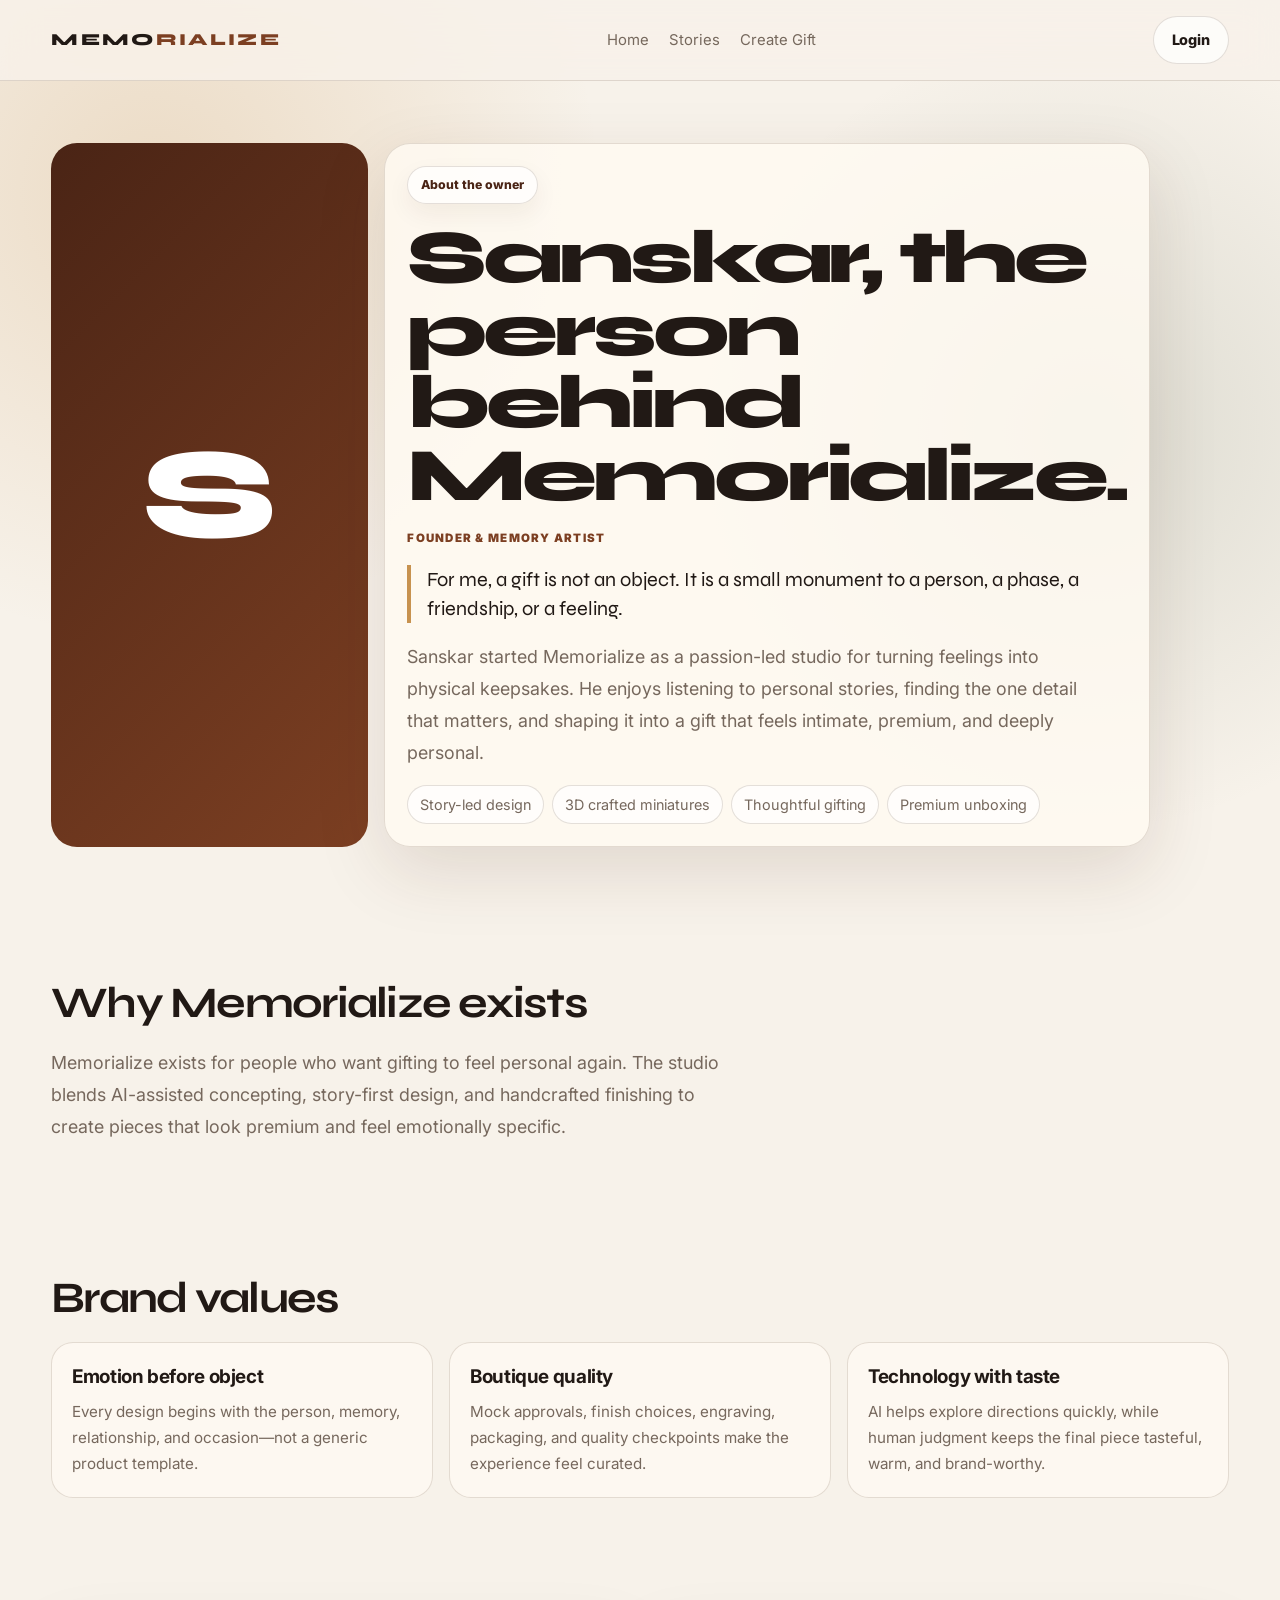
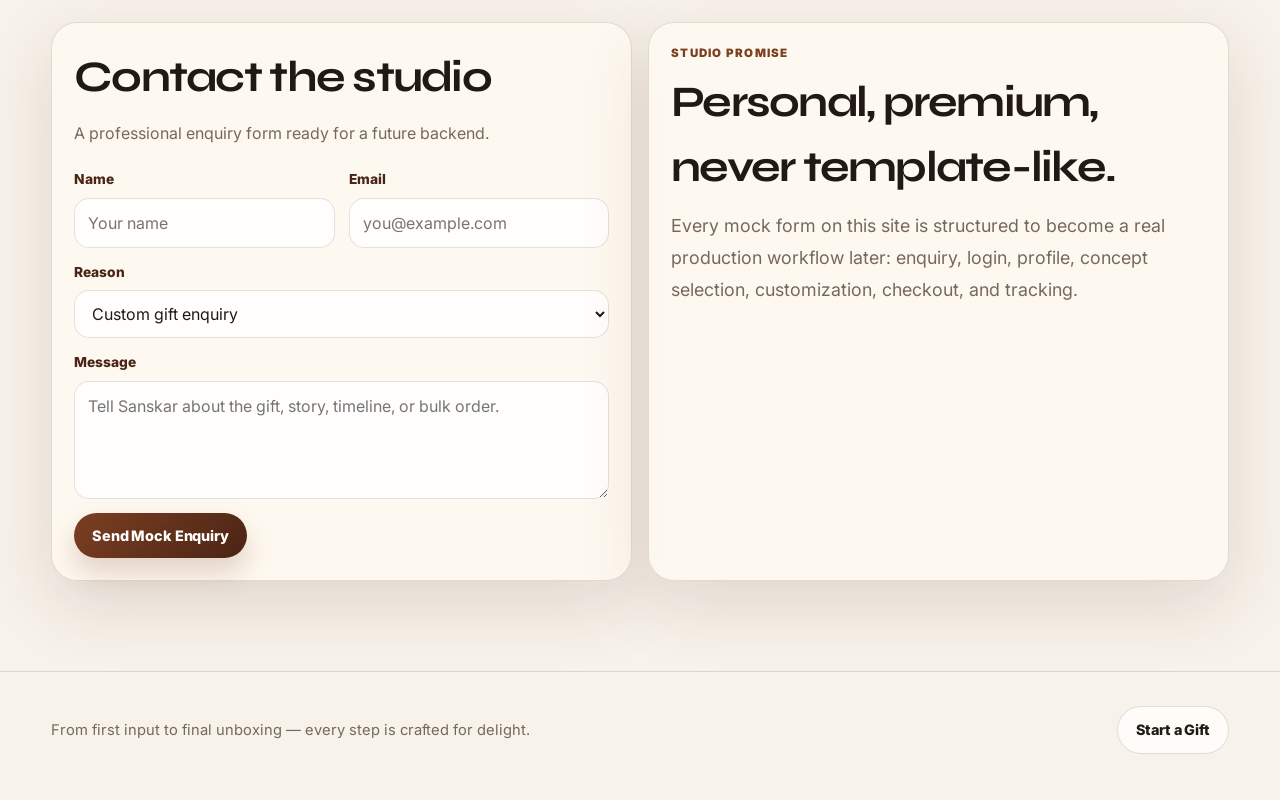
==== commit 9b402380: "Polish Memorialize brand experience" ====
--- a/about.html
+++ b/about.html
@@ -1,16 +1,46 @@
 <!DOCTYPE html>
-<html lang="en"><head><meta charset="UTF-8"><meta name="viewport" content="width=device-width, initial-scale=1.0"><title>About — Memorialize</title><link rel="preconnect" href="https://fonts.googleapis.com"><link rel="preconnect" href="https://fonts.gstatic.com" crossorigin><link href="https://fonts.googleapis.com/css2?family=Inter:wght@400;500;600;700&family=Syne:wght@600;700;800&display=swap" rel="stylesheet"><link rel="stylesheet" href="assets/css/styles.css"></head>
+<html lang="en"><head><meta charset="UTF-8"><meta name="viewport" content="width=device-width, initial-scale=1.0"><title>About Sanskar — Memorialize</title><link rel="preconnect" href="https://fonts.googleapis.com"><link rel="preconnect" href="https://fonts.gstatic.com" crossorigin><link href="https://fonts.googleapis.com/css2?family=Inter:wght@400;500;600;700;800&family=Syne:wght@600;700;800&display=swap" rel="stylesheet"><link rel="stylesheet" href="assets/css/styles.css"></head>
 <body data-page="about">
-<header class="topbar"><div class="container nav"><a class="logo" href="index.html">MEMO<span>RIALIZE</span></a><nav class="links"><a href="index.html">Home</a><a href="stories.html">Stories</a></nav></div></header>
-<main class="container section">
-  <span class="badge">About Memorialize</span>
-  <h1 class="grad">A premium gifting journey built around emotion.</h1>
-  <p class="lead" id="aboutMission"></p>
+<header class="topbar"><div class="container nav"><a class="logo" href="index.html">MEMO<span>RIALIZE</span></a><nav class="links"><a href="index.html">Home</a><a href="stories.html">Stories</a><a href="create-profile.html">Create Gift</a></nav><div class="nav-actions"><span id="authBadge"></span><a class="btn secondary" href="login.html">Login</a></div></div></header>
+<main class="container">
+  <section class="section owner-strip">
+    <div class="owner-mark"><span>S</span></div>
+    <article class="card panel">
+      <span class="badge">About the owner</span>
+      <h1 class="grad"><span id="ownerName"></span>, the person behind Memorialize.</h1>
+      <div class="kicker" id="ownerRole"></div>
+      <p class="quote" id="ownerQuote"></p>
+      <p class="lead" id="ownerBio"></p>
+      <div class="pill-list" id="ownerPassions"></div>
+    </article>
+  </section>
+  <section class="section">
+    <h2>Why Memorialize exists</h2>
+    <p class="lead" id="aboutMission"></p>
+  </section>
+  <section class="section">
+    <h2>Brand values</h2>
+    <div class="grid-3" id="aboutValues"></div>
+  </section>
+  <section class="section grid-2">
+    <article class="card panel">
+      <h2>Contact the studio</h2>
+      <p class="sub">A professional enquiry form ready for a future backend.</p>
+      <form class="form" id="contactForm">
+        <div class="field"><label>Name</label><input required placeholder="Your name"></div>
+        <div class="field"><label>Email</label><input type="email" required placeholder="you@example.com"></div>
+        <div class="field full"><label>Reason</label><select id="contactReason"></select></div>
+        <div class="field full"><label>Message</label><textarea required placeholder="Tell Sanskar about the gift, story, timeline, or bulk order."></textarea></div>
+        <div class="full"><button class="btn" type="submit">Send Mock Enquiry</button></div>
+      </form>
+    </article>
+    <article class="card panel">
+      <div class="kicker">Studio promise</div>
+      <h2>Personal, premium, never template-like.</h2>
+      <p class="lead">Every mock form on this site is structured to become a real production workflow later: enquiry, login, profile, concept selection, customization, checkout, and tracking.</p>
+    </article>
+  </section>
 </main>
-<section class="container section">
-  <h2>Our values</h2>
-  <div class="grid-3" id="aboutValues"></div>
-</section>
-<footer class="footer"><div class="container">From first input to final unboxing — every step is crafted for delight.</div></footer>
+<footer class="footer"><div class="container footer-grid"><p>From first input to final unboxing — every step is crafted for delight.</p><a class="btn secondary" href="create-profile.html">Start a Gift</a></div></footer>
 <script src="assets/js/main.js"></script>
-</body></html>+</body></html>
--- a/assets/css/styles.css
+++ b/assets/css/styles.css
@@ -1,132 +1,134 @@
 :root {
-  --bg: #f7f3ee;
-  --bg-soft: #fffdf9;
-  --surface: #ffffff;
-  --surface-alt: #f1e7db;
-  --text: #2a2019;
-  --muted: #6b5b4f;
-  --brand: #9f4f35;
-  --brand-dark: #7f3c26;
-  --accent: #d48f5f;
-  --ok: #2f7d5b;
-  --border: #e7d8ca;
-  --radius: 18px;
-  --shadow: 0 14px 35px rgba(69, 35, 13, .12);
+  --bg: #f7f2ea;
+  --bg-deep: #15110d;
+  --panel: #fffaf2;
+  --panel-bright: #ffffff;
+  --panel-soft: #fbf4e8;
+  --text: #211915;
+  --muted: #76685d;
+  --line: rgba(89, 65, 45, 0.16);
+  --brand: #7c3f22;
+  --brand-strong: #4a2415;
+  --gold: #c7924f;
+  --sage: #65735d;
+  --radius: 26px;
+  --shadow: 0 24px 70px rgba(74, 36, 21, 0.13);
 }
 * { box-sizing: border-box; margin: 0; padding: 0; }
+html { scroll-behavior: smooth; }
 html, body { min-height: 100%; }
 body {
-  font-family: Inter, system-ui, -apple-system, sans-serif;
+  font-family: Inter, -apple-system, BlinkMacSystemFont, "SF Pro Text", sans-serif;
+  background:
+    radial-gradient(circle at 12% 8%, rgba(199, 146, 79, .24), transparent 28rem),
+    radial-gradient(circle at 85% 18%, rgba(101, 115, 93, .18), transparent 25rem),
+    var(--bg);
   color: var(--text);
-  background: radial-gradient(circle at 10% 0%, #fff9f3 0%, var(--bg) 55%);
+  line-height: 1.5;
 }
 a { color: inherit; text-decoration: none; }
-.container { width: min(1160px, 92%); margin: 0 auto; }
+img { max-width: 100%; display: block; }
+.container { width: min(1180px, 92%); margin: 0 auto; }
 .topbar {
-  position: sticky; top: 0; z-index: 60;
-  background: rgba(247, 243, 238, 0.93);
-  backdrop-filter: blur(8px);
-  border-bottom: 1px solid var(--border);
+  position: sticky; top: 0; z-index: 50;
+  backdrop-filter: saturate(160%) blur(18px);
+  background: rgba(247, 242, 234, 0.86);
+  border-bottom: 1px solid var(--line);
 }
-.nav { display: flex; align-items: center; justify-content: space-between; gap: 16px; padding: 14px 0; }
-.logo { font-family: Syne, sans-serif; letter-spacing: .12em; font-weight: 800; font-size: 1.12rem; }
+.nav { display: flex; align-items: center; justify-content: space-between; gap: 18px; padding: 16px 0; }
+.logo { font-family: Syne, sans-serif; font-size: 1.05rem; letter-spacing: .14em; font-weight: 800; }
 .logo span { color: var(--brand); }
-.links { display: flex; flex-wrap: wrap; gap: 18px; color: var(--muted); font-size: .93rem; }
-.links a:hover { color: var(--brand-dark); }
+.links { display: flex; align-items: center; gap: 20px; color: var(--muted); font-size: .93rem; }
+.links a:hover { color: var(--brand-strong); }
+.nav-actions { display: flex; align-items: center; gap: 10px; }
+#authBadge { color: var(--sage); font-size: .82rem; font-weight: 700; }
 .btn {
-  border: 1px solid transparent;
-  background: var(--brand);
-  color: #fff;
-  padding: 11px 18px;
-  border-radius: 999px;
-  font-weight: 600;
-  display: inline-flex;
-  align-items: center;
-  gap: 8px;
+  display: inline-flex; align-items: center; justify-content: center; gap: 8px;
+  border: 0; cursor: pointer; border-radius: 999px; padding: 12px 18px;
+  font: inherit; font-weight: 800; font-size: .9rem; letter-spacing: -.01em;
+  transition: transform .2s ease, box-shadow .2s ease, background .2s ease;
+  background: linear-gradient(135deg, var(--brand), var(--brand-strong)); color: #fff;
+  box-shadow: 0 14px 28px rgba(124, 63, 34, .22);
 }
-.btn:hover { background: var(--brand-dark); }
-.btn.secondary { background: #fff; color: var(--text); border-color: var(--border); }
-.hero {
-  padding: 62px 0 34px;
-  display: grid;
-  grid-template-columns: 1.1fr .9fr;
-  gap: 22px;
+.btn:hover { transform: translateY(-1px); box-shadow: 0 18px 32px rgba(124, 63, 34, .28); }
+.btn.secondary { background: rgba(255,255,255,.72); color: var(--text); border: 1px solid var(--line); box-shadow: none; }
+.hero { padding: 76px 0 34px; display: grid; grid-template-columns: 1.12fr .88fr; gap: 24px; align-items: center; }
+.badge {
+  display: inline-flex; align-items: center; gap: 8px; width: fit-content;
+  font-size: .77rem; color: var(--brand-strong); font-weight: 800;
+  background: rgba(255,255,255,.72); border: 1px solid var(--line); border-radius: 999px; padding: 9px 13px;
+  box-shadow: 0 10px 24px rgba(74, 36, 21, .06);
 }
-.badge {
-  display: inline-flex;
-  gap: 8px;
-  font-size: .8rem;
-  color: var(--brand-dark);
-  background: #fff;
-  border: 1px solid var(--border);
-  border-radius: 999px;
-  padding: 8px 12px;
+h1 { font-family: Syne, sans-serif; font-size: clamp(2.45rem, 5.9vw, 5.65rem); line-height: .96; letter-spacing: -0.055em; font-weight: 800; margin: 18px 0; }
+h2 { font-family: Syne, sans-serif; }
+.grad { color: var(--text); }
+.lead { color: var(--muted); font-size: clamp(1rem, 1.4vw, 1.16rem); line-height: 1.78; max-width: 62ch; }
+.hero-actions { margin-top: 26px; display: flex; flex-wrap: wrap; gap: 12px; }
+.card { border: 1px solid var(--line); background: rgba(255,250,242,.82); border-radius: var(--radius); box-shadow: var(--shadow); }
+.panel { padding: 22px; }
+.art-card { position: relative; overflow: hidden; }
+.art-card::before { content: ""; position: absolute; inset: 0; background: linear-gradient(145deg, transparent 45%, rgba(199,146,79,.18)); pointer-events: none; }
+.preview-image { width: 100%; height: 300px; object-fit: cover; border-radius: 20px; border: 1px solid var(--line); margin: 14px 0 16px; }
+.metrics { margin-top: 24px; display: grid; grid-template-columns: repeat(3,1fr); gap: 10px; }
+.metric { border: 1px solid var(--line); border-radius: 18px; background: rgba(255,255,255,.62); padding: 14px; }
+.metric b { display:block; font-family: Syne, sans-serif; font-size: 1.35rem; margin-bottom: 4px; }
+.metric span { color: var(--muted); font-size: .86rem; }
+.section { padding: 62px 0; }
+.section h2 { font-size: clamp(1.8rem, 3.4vw, 3.1rem); letter-spacing: -0.04em; margin-bottom: 10px; }
+.section .sub, .sub { color: var(--muted); margin-bottom: 22px; line-height: 1.7; }
+.section-heading { display: flex; justify-content: space-between; gap: 18px; align-items: end; margin-bottom: 22px; }
+.section-heading .sub { max-width: 56ch; margin-bottom: 0; }
+.grid-2 { display: grid; grid-template-columns: repeat(2,1fr); gap: 16px; }
+.grid-3 { display: grid; grid-template-columns: repeat(3,1fr); gap: 16px; }
+.item { border: 1px solid var(--line); border-radius: 22px; padding: 20px; background: rgba(255,250,242,.78); }
+.elevated, .feature-card, .price-card, .story-card, .preview-card { transition: transform .2s ease, box-shadow .2s ease; }
+.elevated:hover, .feature-card:hover, .price-card:hover, .story-card:hover, .preview-card:hover { transform: translateY(-3px); box-shadow: var(--shadow); }
+.kicker { font-size: .72rem; color: var(--brand); text-transform: uppercase; letter-spacing: .11em; font-weight: 900; margin-bottom: 8px; }
+.item h3 { font-size: 1.18rem; margin-bottom: 8px; letter-spacing: -0.02em; }
+.item p { color: var(--muted); font-size: .95rem; line-height: 1.7; }
+.price { font-family: Syne, sans-serif; font-size: 2.2rem; font-weight: 800; letter-spacing: -0.04em; margin: 8px 0; }
+ul.clean { list-style: none; display: grid; gap: 8px; color: var(--muted); font-size: .94rem; }
+ul.clean li::before { content: "✓"; color: var(--sage); font-weight: 900; margin-right: 8px; }
+.faq { display: grid; gap: 10px; }
+details { border: 1px solid var(--line); border-radius: 18px; padding: 15px 16px; background: rgba(255,255,255,.68); }
+summary { cursor: pointer; font-weight: 800; }
+details p { margin-top: 8px; color: var(--muted); }
+.owner-strip { display: grid; grid-template-columns: .8fr 1.2fr; gap: 16px; align-items: stretch; }
+.owner-mark { min-height: 260px; display: grid; place-items: center; background: linear-gradient(135deg, var(--brand-strong), var(--brand)); color: #fff; border-radius: var(--radius); }
+.owner-mark span { font-family: Syne, sans-serif; font-size: clamp(4rem, 12vw, 8rem); font-weight: 800; }
+.pill-list { display: flex; flex-wrap: wrap; gap: 8px; margin-top: 16px; }
+.pill-list span { border: 1px solid var(--line); background: rgba(255,255,255,.7); border-radius: 999px; padding: 8px 12px; color: var(--muted); font-size: .9rem; }
+.quote { border-left: 4px solid var(--gold); padding-left: 16px; font-family: Syne, sans-serif; font-size: 1.25rem; line-height: 1.45; margin: 18px 0; }
+.stepper { display: flex; flex-wrap: wrap; gap: 8px; margin-bottom: 18px; }
+.stepper span { border: 1px solid var(--line); background: rgba(255,255,255,.68); color: var(--muted); border-radius: 999px; padding: 8px 12px; font-size: .82rem; font-weight: 800; }
+.stepper span.active { color: #fff; background: var(--brand); border-color: var(--brand); }
+.form { display: grid; grid-template-columns: repeat(2,1fr); gap: 14px; }
+.field { display: grid; gap: 8px; }
+.field label { color: var(--brand-strong); font-size: .86rem; font-weight: 800; }
+.field input, .field textarea, .field select {
+  width: 100%; border: 1px solid var(--line); background: rgba(255,255,255,.85); color: var(--text);
+  border-radius: 15px; padding: 12px 13px; font: inherit; outline: none;
 }
-h1 { font-family: Syne, sans-serif; font-size: clamp(2rem, 5.3vw, 3.7rem); line-height: 1.03; margin: 14px 0; }
-.grad { color: #3a2b21; }
-.lead { color: var(--muted); line-height: 1.72; max-width: 62ch; }
-.hero-actions { display: flex; flex-wrap: wrap; gap: 11px; margin-top: 22px; }
-.card {
-  border: 1px solid var(--border);
-  background: var(--surface);
-  border-radius: var(--radius);
-  box-shadow: var(--shadow);
+.field input:focus, .field textarea:focus, .field select:focus { border-color: var(--gold); box-shadow: 0 0 0 4px rgba(199,146,79,.16); }
+.field textarea { min-height: 118px; resize: vertical; }
+.full { grid-column: 1 / -1; }
+.card-actions { margin-top: 14px; display:flex; gap: 10px; flex-wrap: wrap; }
+.timeline { display: grid; gap: 12px; }
+.track-step { border-left: 4px solid rgba(118,104,93,.26); padding: 10px 0 10px 14px; color: var(--muted); background: rgba(255,255,255,.45); border-radius: 0 16px 16px 0; }
+.track-step.done { border-color: #5f8f5f; color: #305430; }
+.track-step.current { border-color: var(--brand); color: var(--brand-strong); font-weight: 700; }
+.login-shell { min-height: calc(100vh - 84px); display: grid; place-items: center; padding: 44px 0; }
+.login-card { width: min(520px, 100%); }
+.toast { position: fixed; right: 18px; bottom: 18px; z-index: 100; padding: 14px 16px; border-radius: 16px; background: var(--brand-strong); color: white; box-shadow: var(--shadow); }
+.footer { margin-top: 28px; padding: 34px 0 46px; border-top: 1px solid var(--line); color: var(--muted); font-size: .92rem; }
+.footer-grid { display:flex; justify-content:space-between; align-items:center; flex-wrap:wrap; gap:16px; }
+.newsletter { display:flex; gap:8px; flex-wrap:wrap; }
+.newsletter input { border:1px solid var(--line); border-radius:999px; padding: 12px 14px; min-width: 240px; background: rgba(255,255,255,.76); }
+@media (max-width: 940px) {
+  .hero, .grid-2, .grid-3, .form, .owner-strip { grid-template-columns: 1fr; }
+  .links { display: none; }
+  .section-heading { display: block; }
+  .preview-image { height: 235px; }
+  .metrics { grid-template-columns: 1fr; }
+  h1 { font-size: clamp(2.25rem, 14vw, 4.2rem); }
 }
-.panel { padding: 20px; }
-.preview-image {
-  width: 100%;
-  height: 260px;
-  object-fit: cover;
-  border-radius: 14px;
-  border: 1px solid var(--border);
-  margin: 12px 0 16px;
-}
-.metrics { display: grid; grid-template-columns: repeat(3, 1fr); gap: 10px; margin-top: 18px; }
-.metric { background: #fff; border: 1px solid var(--border); border-radius: 12px; padding: 12px; }
-.metric b { display: block; color: var(--brand-dark); font-size: 1.2rem; }
-.section { padding: 52px 0; }
-.section h2 { font-family: Syne, sans-serif; font-size: clamp(1.45rem, 3.5vw, 2.5rem); margin-bottom: 10px; }
-.section p.sub { color: var(--muted); margin-bottom: 20px; line-height: 1.65; }
-.grid-2 { display: grid; grid-template-columns: repeat(2, 1fr); gap: 13px; }
-.grid-3 { display: grid; grid-template-columns: repeat(3, 1fr); gap: 13px; }
-.item {
-  border: 1px solid var(--border);
-  border-radius: 14px;
-  background: var(--surface);
-  padding: 16px;
-}
-.item h3 { font-family: Syne, sans-serif; margin-bottom: 6px; }
-.item p { color: var(--muted); line-height: 1.65; font-size: .95rem; }
-.kicker { font-size: .73rem; text-transform: uppercase; letter-spacing: .1em; color: var(--brand-dark); margin-bottom: 7px; }
-.price { font-family: Syne, sans-serif; font-size: 1.7rem; margin: 10px 0; }
-ul.clean { list-style: none; display: grid; gap: 7px; color: var(--muted); font-size: .92rem; }
-.faq { display: grid; gap: 10px; }
-details { border: 1px solid var(--border); border-radius: 12px; background: var(--surface); padding: 12px 14px; }
-summary { cursor: pointer; font-weight: 600; }
-details p { margin-top: 8px; color: var(--muted); }
-.stepper { display: flex; flex-wrap: wrap; gap: 7px; margin-bottom: 14px; }
-.stepper span { border: 1px solid var(--border); border-radius: 999px; padding: 7px 10px; color: var(--muted); font-size: .82rem; }
-.stepper span.active { border-color: var(--brand); color: var(--brand-dark); font-weight: 600; }
-.form { display: grid; grid-template-columns: repeat(2, 1fr); gap: 12px; }
-.field { display: grid; gap: 7px; }
-.field label { font-size: .85rem; color: var(--muted); }
-.field input, .field textarea, .field select {
-  border: 1px solid var(--border);
-  border-radius: 12px;
-  background: var(--bg-soft);
-  color: var(--text);
-  font: inherit;
-  padding: 10px 12px;
-}
-.field textarea { min-height: 100px; }
-.full { grid-column: 1 / -1; }
-.timeline { display: grid; gap: 10px; }
-.track-step { border-left: 3px solid var(--border); padding: 8px 0 8px 12px; color: var(--muted); }
-.track-step.done { border-color: var(--ok); color: #245e45; }
-.track-step.current { border-color: var(--brand); color: var(--brand-dark); }
-.footer { margin-top: 24px; border-top: 1px solid var(--border); color: var(--muted); padding: 28px 0 40px; font-size: .9rem; }
-@media (max-width: 900px) {
-  .hero, .grid-2, .grid-3, .form { grid-template-columns: 1fr; }
-  .links { display: none; }
-  .preview-image { height: 220px; }
-}
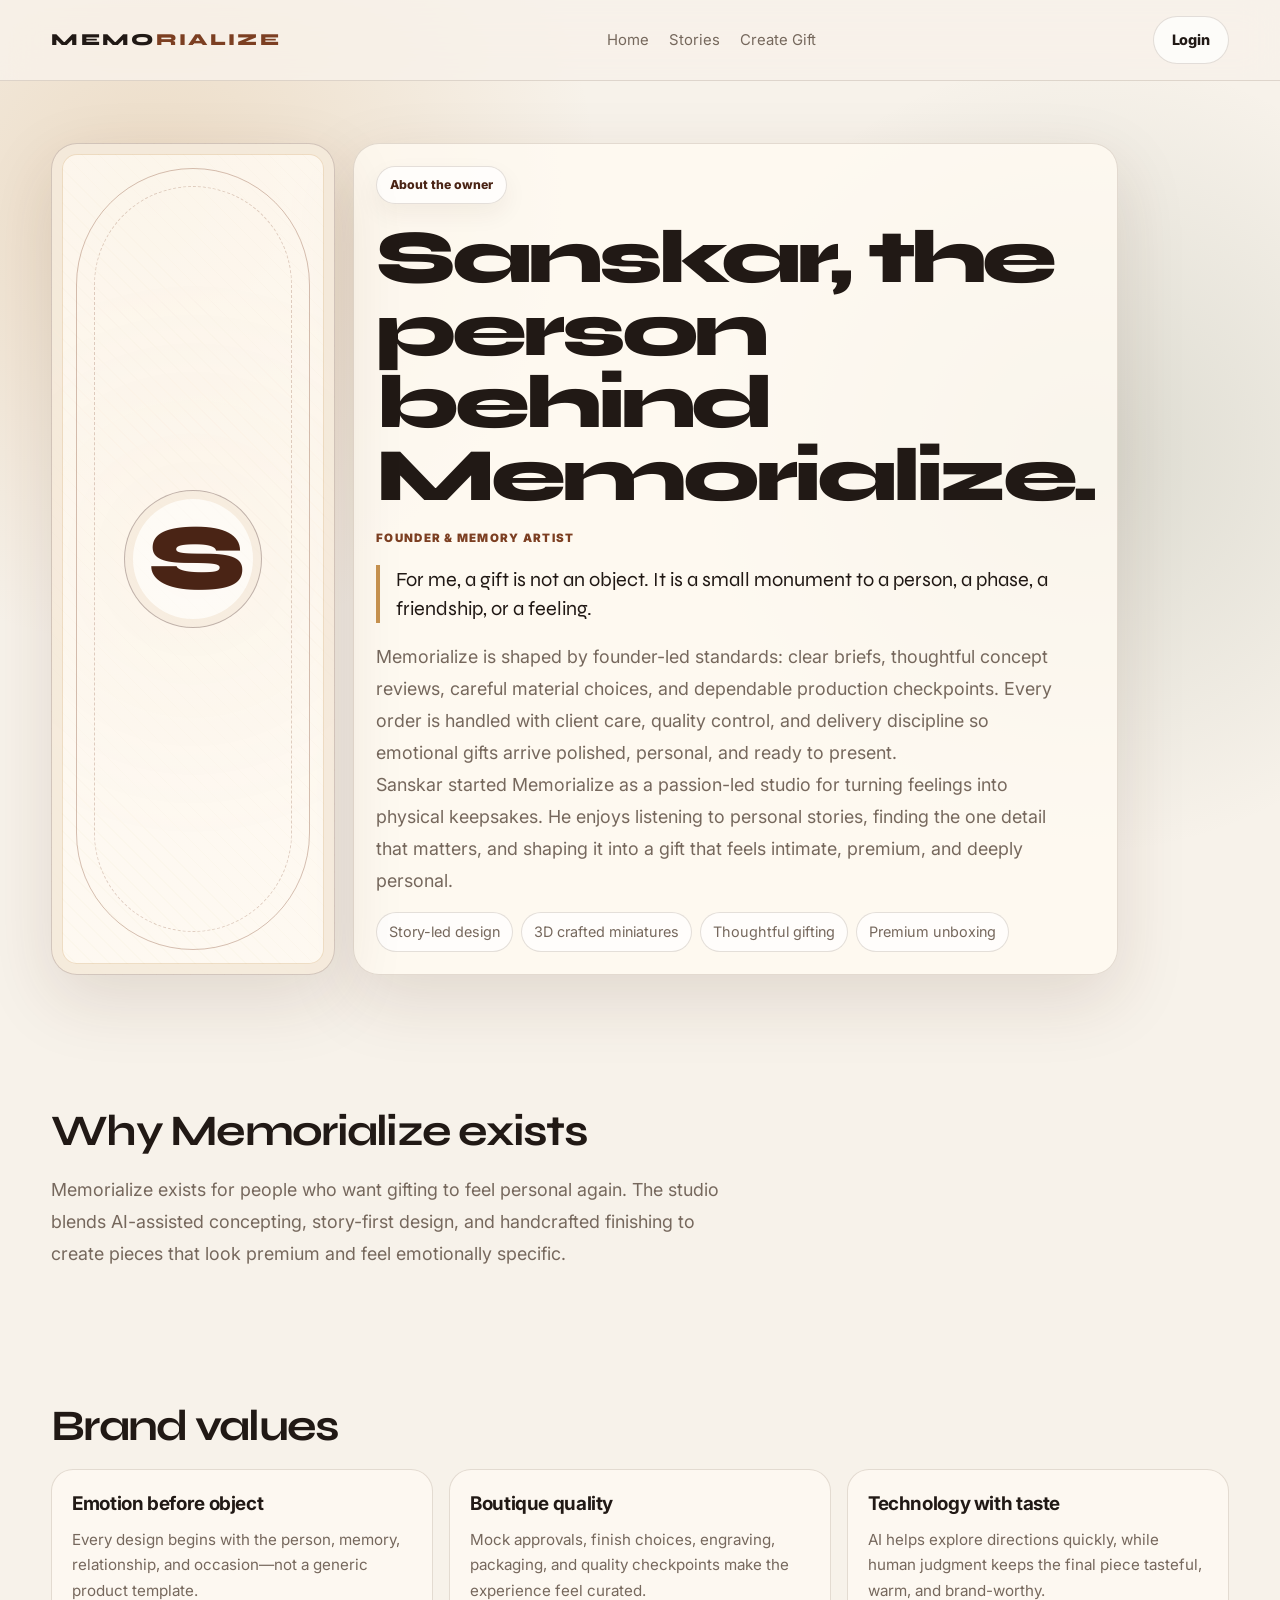
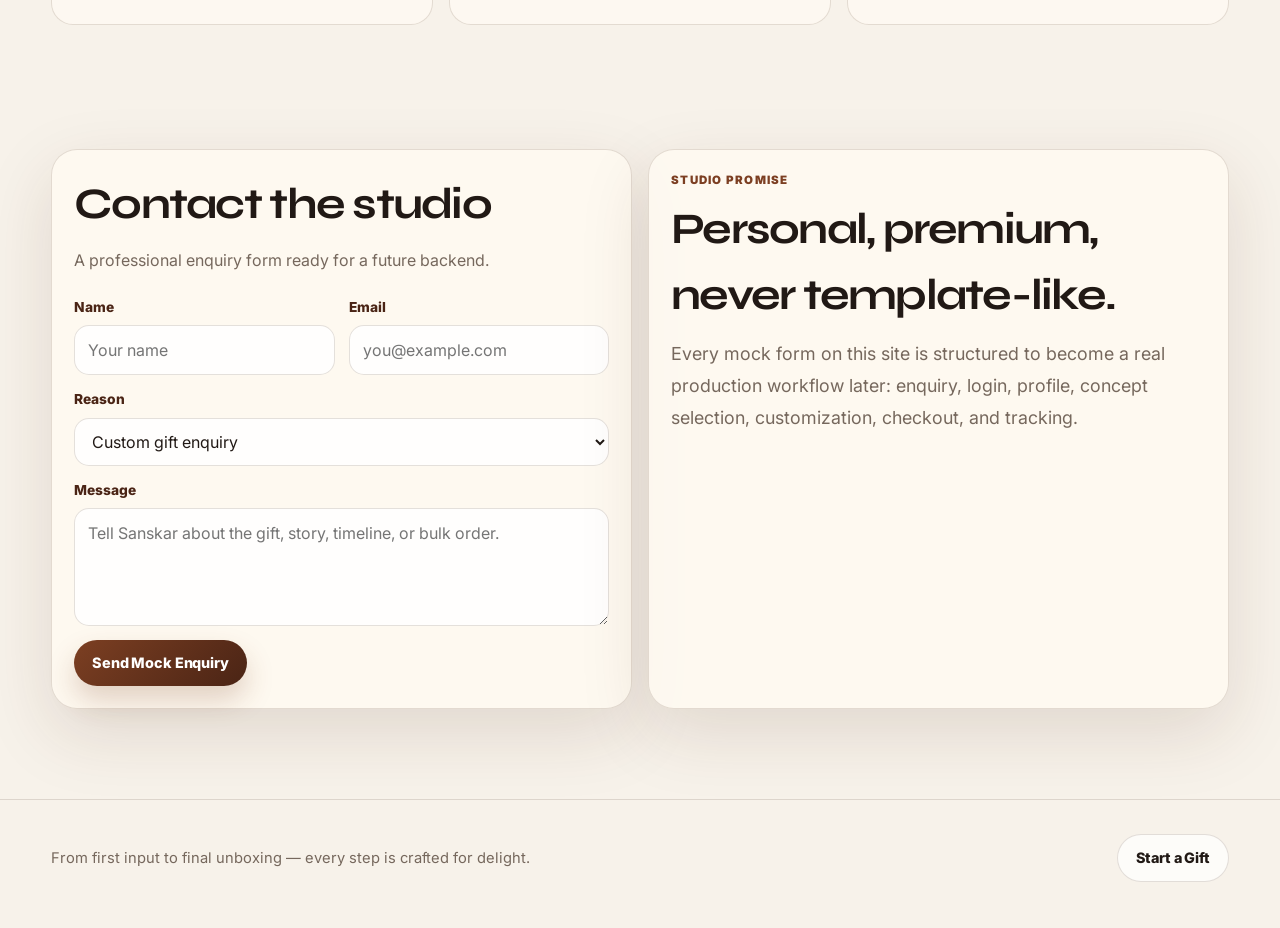
==== commit fd8aff4d: "Refine founder heritage section" ====
--- a/about.html
+++ b/about.html
@@ -11,6 +11,7 @@
       <div class="kicker" id="ownerRole"></div>
       <p class="quote" id="ownerQuote"></p>
       <p class="lead" id="ownerBio"></p>
+      <p class="lead" id="ownerPersonalStory"></p>
       <div class="pill-list" id="ownerPassions"></div>
     </article>
   </section>
--- a/assets/css/styles.css
+++ b/assets/css/styles.css
@@ -93,9 +93,26 @@
 details { border: 1px solid var(--line); border-radius: 18px; padding: 15px 16px; background: rgba(255,255,255,.68); }
 summary { cursor: pointer; font-weight: 800; }
 details p { margin-top: 8px; color: var(--muted); }
-.owner-strip { display: grid; grid-template-columns: .8fr 1.2fr; gap: 16px; align-items: stretch; }
-.owner-mark { min-height: 260px; display: grid; place-items: center; background: linear-gradient(135deg, var(--brand-strong), var(--brand)); color: #fff; border-radius: var(--radius); }
-.owner-mark span { font-family: Syne, sans-serif; font-size: clamp(4rem, 12vw, 8rem); font-weight: 800; }
+.owner-strip { display: grid; grid-template-columns: .72fr 1.28fr; gap: 18px; align-items: stretch; }
+.owner-mark {
+  position: relative; min-height: 280px; display: grid; place-items: center; align-content: center; gap: 10px;
+  overflow: hidden; isolation: isolate; padding: 34px; text-align: center; color: var(--brand-strong);
+  background:
+    linear-gradient(rgba(255,250,242,.84), rgba(255,250,242,.84)),
+    repeating-linear-gradient(45deg, rgba(199,146,79,.16) 0 1px, transparent 1px 12px),
+    radial-gradient(circle at center, rgba(199,146,79,.24), transparent 66%);
+  border: 1px solid rgba(74,36,21,.24); border-radius: var(--radius);
+  box-shadow: inset 0 0 0 10px rgba(255,255,255,.42), inset 0 0 0 11px rgba(199,146,79,.28), var(--shadow);
+}
+.owner-mark::before, .owner-mark::after { content: ""; position: absolute; inset: 24px; border: 1px solid rgba(124,63,34,.32); border-radius: 999px; z-index: -1; }
+.owner-mark::after { inset: 42px; border-style: dashed; opacity: .72; }
+.owner-mark span {
+  display: grid; place-items: center; width: clamp(92px, 16vw, 138px); aspect-ratio: 1; border-radius: 50%;
+  border: 1px solid rgba(74,36,21,.34); background: rgba(255,255,255,.52);
+  font-family: Syne, sans-serif; font-size: clamp(3.5rem, 8vw, 5.8rem); line-height: 1; font-weight: 800; letter-spacing: -.08em;
+  box-shadow: inset 0 0 0 8px rgba(199,146,79,.13);
+}
+.owner-mark small { max-width: 18ch; color: var(--muted); font-size: .72rem; font-weight: 900; letter-spacing: .16em; text-transform: uppercase; }
 .pill-list { display: flex; flex-wrap: wrap; gap: 8px; margin-top: 16px; }
 .pill-list span { border: 1px solid var(--line); background: rgba(255,255,255,.7); border-radius: 999px; padding: 8px 12px; color: var(--muted); font-size: .9rem; }
 .quote { border-left: 4px solid var(--gold); padding-left: 16px; font-family: Syne, sans-serif; font-size: 1.25rem; line-height: 1.45; margin: 18px 0; }
